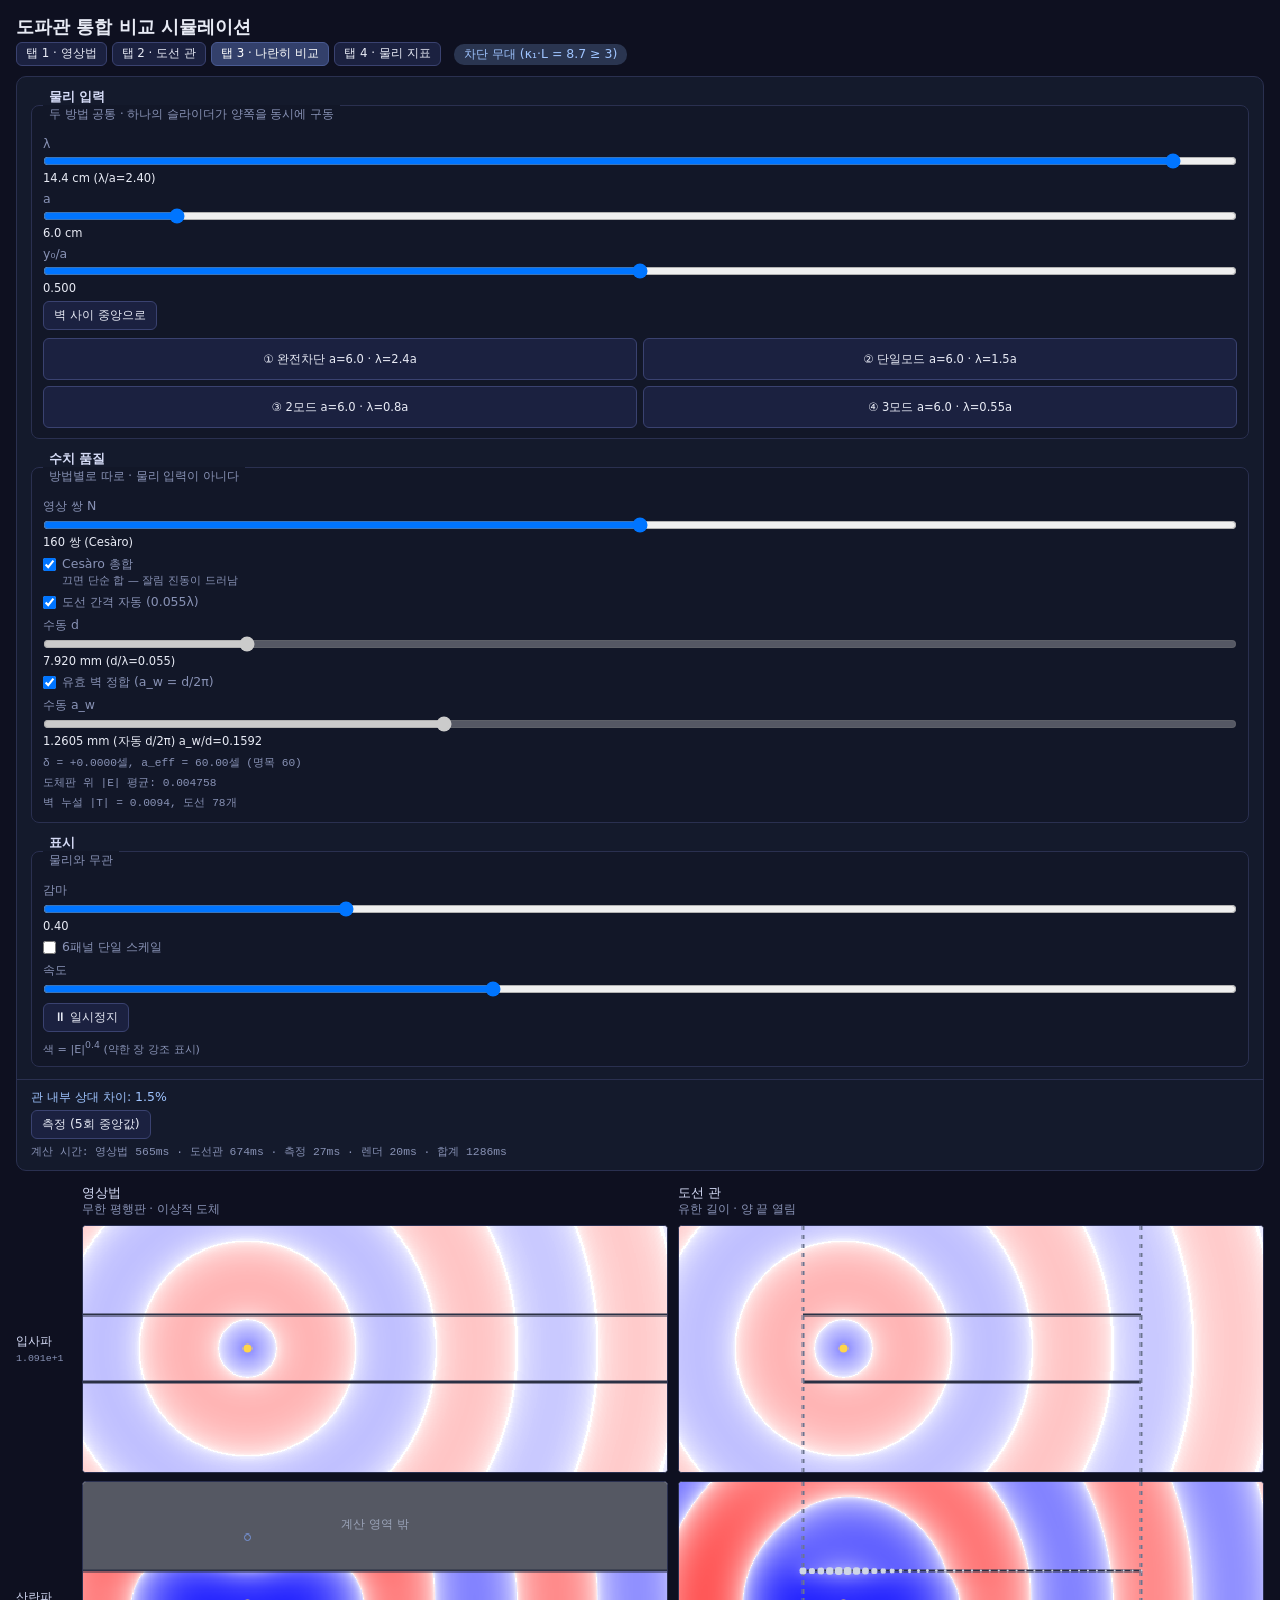
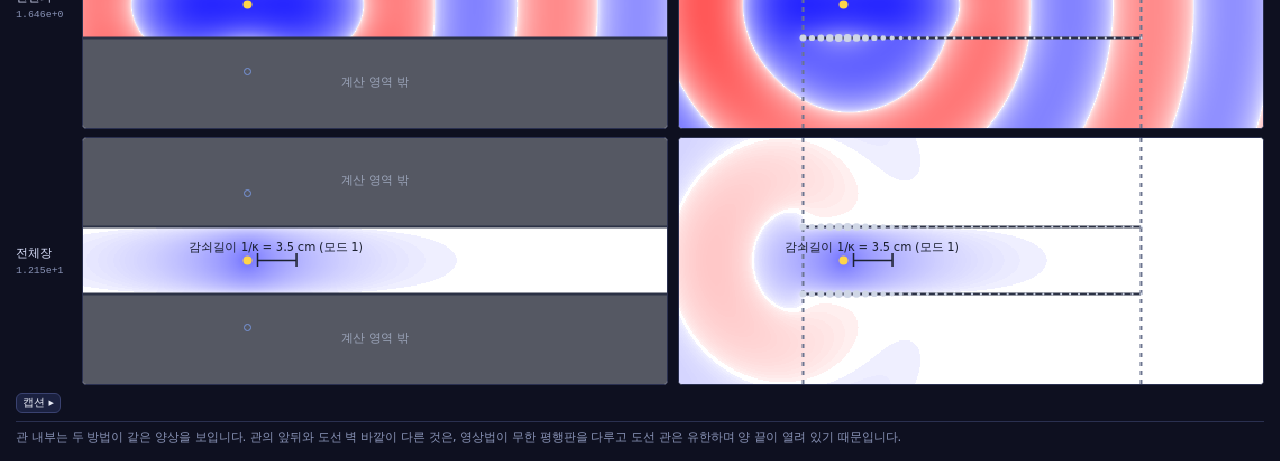
==== unified/index.html @ 37fb345f "탭 4 배치 수정 — (C)가 (B)를 덮던 문제. (B) 높이를 뷰포트 산술로 고정 증상: (C) 펼침 시 C-1·C-2 패널이 분산 곡선 위에 겹쳐 그려지고, 0선이 (C) 상" ====
<!DOCTYPE html>
<html lang="ko">
<head>
<meta charset="utf-8">
<title>도파관 통합 비교 — 영상법 · 도선 관</title>
<link rel="stylesheet" href="style.css">
</head>
<body>

<div class="page-head">
  <h1>도파관 통합 비교 시뮬레이션</h1>
  <!-- 탭 = 탭 3에서 열을 숨긴 것이다 (v1 §10-1). 슬라이더 상태는 탭을 넘어 유지된다. -->
  <p class="sub">
    <span class="tabs">
      <button class="tab" type="button" data-tab="1">탭 1 · 영상법</button>
      <button class="tab" type="button" data-tab="2">탭 2 · 도선 관</button>
      <button class="tab active" type="button" data-tab="3">탭 3 · 나란히 비교</button>
      <button class="tab" type="button" data-tab="4">탭 4 · 물리 지표</button>
    </span>
    <span id="stageBadge" class="badge"></span>
  </p>
</div>

<div class="app-main">

  <!-- ===== 좌 사이드바 — 컨트롤 3분할 (v1 §10-0) =====
       UI 정리가 아니라 "같은 입력"의 의미를 화면 구조로 말하는 장치다.
       세 그룹을 각각 독립된 박스로 유지한다. -->
  <div class="sidebar" id="sidebar">
    <div class="sidebar-scroll">

      <fieldset id="g-phys">
        <legend>물리 입력 <em>두 방법 공통 · 하나의 슬라이더가 양쪽을 동시에 구동</em></legend>
        <label>λ <input id="lambda" type="range" min="2.4" max="15.0" step="0.1" value="14.4"><b id="lambdaVal"></b></label>
        <label>a <input id="aGap" type="range" min="4.8" max="16.0" step="0.2" value="6.0"><b id="aVal"></b></label>
        <label>y₀/a <input id="y0" type="range" min="0.05" max="0.95" step="0.001" value="0.500"><b id="y0Val"></b></label>
        <button id="centerBtn" type="button">벽 사이 중앙으로</button>
        <div id="presets" class="presets"></div>
      </fieldset>

      <fieldset id="g-num">
        <legend>수치 품질 <em>방법별로 따로 · 물리 입력이 아니다</em></legend>
        <label>영상 쌍 N <input id="nImg" type="range" min="0" max="320" step="1" value="160"><b id="nVal"></b></label>
        <label class="chk"><input id="cesaro" type="checkbox" checked>
          <span>Cesàro 총합 <em>끄면 단순 합 — 잘림 진동이 드러남</em></span></label>
        <label class="chk"><input id="dAuto" type="checkbox" checked>
          <span>도선 간격 자동 (0.055λ)</span></label>
        <label>수동 d <input id="dMan" type="range" min="2" max="20" step="1" value="5" disabled><b id="dVal"></b></label>
        <label class="chk"><input id="awAuto" type="checkbox" checked>
          <span>유효 벽 정합 (a_w = d/2π)</span></label>
        <label>수동 a_w <input id="awMan" type="range" min="0.2" max="2.0" step="0.1" value="0.8" disabled><b id="awVal"></b></label>
        <label class="chk" id="scatAllRow" style="display:none"><input id="scatAll" type="checkbox">
          <span>전 영역 계산 <em>대조용 — 끄면 영상법 산란장·전체장을 벽 사이에서만 계산</em></span></label>
        <div class="readout" id="deltaVal"></div>
        <div class="readout" id="plateVal"></div>
        <div class="readout" id="wallTVal"></div>
        <div id="warnBox"></div>
      </fieldset>

      <fieldset id="g-disp">
        <legend>표시 <em>물리와 무관</em></legend>
        <label>감마 <input id="gamma" type="range" min="0.2" max="1.0" step="0.05" value="0.4"><b id="gammaVal"></b></label>
        <label class="chk"><input id="singleScale" type="checkbox"><span>6패널 단일 스케일</span></label>
        <label>속도 <input id="speed" type="range" min="0" max="0.4" step="0.01" value="0.15"></label>
        <button id="pauseBtn" type="button">⏸ 일시정지</button>
        <div class="caption">색 = |E|<sup>0.4</sup> (약한 장 강조 표시)</div>
      </fieldset>

    </div>

    <!-- 계시기 — 사이드바 하단 고정 (§10-2). 임시 계측이 아니라 영구 기능이다. -->
    <div class="sidebar-foot">
      <!-- 축소 경고는 ?debug=1 밖에 둔다. 평소에 축소된 화면을 모르고 보면 안 된다. -->
      <div id="scaleWarn" class="warn" style="display:none"></div>
      <div id="diffVal" class="diff"></div>
      <button id="measBtn" type="button">측정 (5회 중앙값)</button>
      <pre id="measOut" class="measout"></pre>
      <div id="timer" class="timer"></div>
      <div id="busy" class="busy" style="display:none">계산 중…</div>
    </div>
  </div>

  <!-- ===== 우 비교 그리드 3×2 ===== -->
  <div class="compare" id="compare">
    <div class="hcell"></div>
    <div class="hcell col-image" id="head-image">영상법 <em>무한 평행판 · 이상적 도체</em></div>
    <div class="hcell col-wire" id="head-wire">도선 관 <em>유한 길이 · 양 끝 열림</em></div>

    <div class="rlabel">입사파<span class="sc" id="scale-inc"></span></div>
    <div class="panel col-image"><canvas id="cv-inc-image"></canvas></div>
    <div class="panel col-wire"><canvas id="cv-inc-wire"></canvas></div>

    <div class="rlabel">산란파<span class="sc" id="scale-scat"></span></div>
    <div class="panel col-image"><canvas id="cv-scat-image"></canvas></div>
    <div class="panel col-wire"><canvas id="cv-scat-wire"></canvas></div>

    <div class="rlabel">전체장<span class="sc" id="scale-tot"></span></div>
    <div class="panel col-image"><canvas id="cv-tot-image"></canvas></div>
    <div class="panel col-wire"><canvas id="cv-tot-wire"></canvas></div>

    <!-- 캡션 행 — 열 단위. §8-3의 세 문구를 그대로 쓴다.
         기본 접힘: 정지 텍스트라 한 번 읽으면 되고, 세 캔버스 행이 함께 보이는 것이
         비교의 핵심이다. 펼치면 그만큼 캔버스가 작아진다(배치 제약 1 참조). -->
    <div class="rlabel"><button id="capBtn" class="capbtn" type="button">캡션 ▸</button></div>
    <div class="capcell col-image" id="cap-image">
      <p>영상 합은 벽 사이에서만 해를 재현합니다. 무한히 뻗은 도체판 바깥의 참값은 0이지만,
      유한 개의 영상 합은 그 0을 만들지 못합니다. 그래서 이 영역은 표시하지 않습니다.
      이 영역에 보이는 속 빈 원은 영상원의 위치입니다 — 장이 아니라 구성물입니다.</p>
    </div>
    <div class="capcell col-wire" id="cap-wire">
      <p><b>벽 바깥</b> — 도선 사이 틈으로 새어 나온 실재하는 장입니다. 이상적 도체판을 가정한
      영상법에는 대응물이 없어, 좌우 비교 대상이 아닙니다.</p>
      <p><b>관 앞뒤</b> — 도선 벽이 없는 자유공간입니다. 영상법은 이 위치에도 벽이 있으므로(무한 평행판),
      같은 자리라도 좌우 비교 대상이 아닙니다.</p>
    </div>
  </div>

  <!-- ===== 탭 4 — 물리 지표 (A) 표 + (B) 분산 곡선 ===== -->
  <div class="tab4" id="tab4" style="display:none">

    <div class="t4-table" id="t4table">
      <table id="metricTable">
        <thead><tr>
          <th>모드</th><th>결합</th><th>상태</th><th>Griffiths 이론</th>
          <th title="정확해를 같은 측정 코드로 잰 값. 100.0%가 아니면 측정 창·코드의 문제입니다">대조군(모드합)</th>
          <th>영상법</th><th>도선 관</th>
        </tr></thead>
        <tbody id="metricBody"></tbody>
      </table>
      <div class="t4-note" id="winNote"></div>
      <p class="capcell">전파 영역에서는 진행 파수 k_z를, 차단 영역에서는 감쇠율 κ를 재어 Griffiths
      닫힌 해와 비교합니다. 두 방법이 서로 비슷한 것이 아니라, 각각이 같은
      정확해로 수렴하는 것을 봅니다.</p>
    </div>

    <div class="t4-chart" id="t4chart">
      <div class="t4-chartbox"><canvas id="cvDisp"></canvas><div id="ptTip" class="pttip"></div></div>
      <div class="t4-chartfoot">
        <button id="clearPts" type="button">측정점 지우기</button>
        <span class="t4-note" id="ptInfo"></span>
      </div>
      <p class="capcell">k_z와 κ는 같은 양의 두 얼굴입니다 — k_z² = k² − k_c²가 양수면 진행 파수,
      음수면 그 크기가 감쇠율입니다. 파장이 길어질수록 모드가 3 → 2 → 1 순서로
      축 아래로 내려가고, 모두 내려간 뒤가 완전 차단입니다.</p>
    </div>

    <!-- (C) 수렴 스캔 — 접이식, 기본 접힘. 두 패널이 서로 다른 발견을 보인다.
         OFF·단순 곡선이 결과이고, ON·Cesàro 는 100%에 평평하다. 대비가 내용이다. -->
    <div class="t4-scan folded" id="t4scan">
      <div class="t4-scanhead" id="t4scanhead">
        <button id="scanFold" type="button">(C) 수렴 스캔 ▸</button>
        <button id="scanRun" type="button">스캔 실행</button>
        <button id="scanClear" type="button">지우기</button>
        <span class="t4-note" id="scanInfo"></span>
      </div>
      <div class="t4-scanbody">
        <div class="t4-scangrid">

          <div>
            <div class="t4-scanbox"><canvas id="cvScanN"></canvas><div id="tipScanN" class="pttip"></div></div>
            <p class="capcell">경계조건 만족도(도체판 위 |E| 평균)는 두 방식 모두 N과 함께 단조로
            좋아집니다. 그런데 관 내부의 감쇠율은 단순 합에서 진동합니다 — 벽에서
            잘 맞는 것이 관 안에서 잘 맞는 것을 보장하지 않습니다. 차단 영역의
            영상 급수는 크기가 느리게 줄고 부호가 번갈아 바뀌는 진동 급수여서,
            부분합이 극한을 지나쳐 왕복합니다. Cesàro 총합(부분합의 평균)은 같은
            극한을 주면서 이 왕복을 없앱니다.</p>
          </div>

          <div>
            <div class="t4-scanbox"><canvas id="cvScanD"></canvas><div id="tipScanD" class="pttip"></div></div>
            <p class="capcell">도선 격자는 연속 도체판과 달리, 반사면이 명목 위치에서 δ = (d/2π)·ln(d/2πa_w)
            만큼 어긋납니다. 그래서 같은 폭 a로 만든 도선 관은 실효적으로 a + 2δ 폭의
            도파관처럼 행동합니다. 점선이 이 예측이고, 측정점이 그 위에 놓입니다.
            a_w = d/2π 로 두면 δ = 0 이 되어 유효 벽이 명목 벽과 일치합니다.</p>
          </div>

        </div>
      </div>
    </div>

  </div>

</div>

<p class="footcap" id="footcap">관 내부는 두 방법이 같은 양상을 보입니다. 관의 앞뒤와 도선 벽 바깥이 다른 것은,
영상법이 무한 평행판을 다루고 도선 관은 유한하며 양 끝이 열려 있기 때문입니다.</p>

<!-- 진단 패널은 문서 흐름 밖에 둔다. 흐름 안에 있으면 세로 198px를 먹고,
     배치가 컬럼 폭을 행 높이에서 역산하므로 그 손실이 가로로 증폭된다
     — 진단 도구가 진단 대상을 바꾸게 된다. -->
<div id="debugbox" class="folded" style="display:none">
  <button id="dbgBtn" type="button">?debug=1 ▸</button>
  <pre id="debugout"></pre>
</div>

<!-- ===== 네임스페이스 격리 (v1 §3) — 이 순서를 정확히 이대로 쓴다 ===== -->
<script>window.WG = {};</script>

<script src="../image-source/hankel.js"></script>
<script src="../image-source/images.js"></script>
<script src="../image-source/physics.js"></script>
<script src="../image-source/field.js"></script>
<script>window.IMG = window.WG; window.WG = {};</script>

<script src="../line-wire/core.js"></script>
<script src="../line-wire/hankel.js"></script>
<script src="../line-wire/field.js"></script>
<script src="../line-wire/higher-order/modes.js"></script>
<script>window.WIRE = window.WG; window.WG = null;</script>

<!-- window.WG = null 은 이후 코드가 실수로 전역 WG를 참조하면 즉시 터지게 하려는 것이다.
     의도된 동작이므로 되살리지 말 것. (v1 §3) -->

<script src="geometry.js"></script>
<script src="measure.js"></script>
<script src="adapters.js"></script>
<script src="render-unified.js"></script>
<script src="ui.js"></script>

</body>
</html>
---- unified/style.css ----
/* 골격은 line-wire/higher-order/style.css 를 그대로 옮긴 것이다.
   body flex column + overflow hidden / .app-main flex / 사이드바 고정폭 / 오른쪽 flex:1 */
:root { --bg:#0e1020; --fg:#e8ebf5; --mut:#8892b5; --line:#2a3050; --card:#141a2c; }
* { box-sizing:border-box; }
html, body { height:100%; }
body { margin:0; padding:14px 16px; background:var(--bg); color:var(--fg);
  font-family:"Malgun Gothic","맑은 고딕","Segoe UI",system-ui,sans-serif;
  display:flex; flex-direction:column; overflow:hidden; }

/* ---- 머리 (70px 예산) ---- */
.page-head { flex:0 0 auto; }
h1 { font-size:1.15rem; margin:0 0 3px; font-weight:600; }
.sub { color:var(--mut); font-size:0.85rem; margin:0 0 10px; }
/* 탭 — 최소 형태. 탭 3에서 열을 숨긴 것이라 새 화면이 아니다 (v1 §10-1). */
.tabs { display:inline-flex; gap:5px; margin-right:9px; vertical-align:middle; }
.tab { font-size:0.74rem; padding:3px 9px; }
.tab.active { background:#33406b; border-color:#4a5b93; color:#fff; }
.tab:disabled { opacity:0.4; cursor:default; }
.tab:disabled:hover { background:#1b2140; }

/* 단일 열 탭 — 숨긴 열은 그리드에서 빠지고 컬럼 폭이 그만큼 커진다 (스냅 규칙 동일) */
.compare.only-image .col-wire,
.compare.only-wire  .col-image { display:none; }

.badge { display:inline-block; padding:2px 10px; border-radius:10px; font-size:0.78rem; }
.badge.cutoff { background:#2a3550; color:#9fc4ff; }
.badge.prop   { background:#2f3a2c; color:#a8d99a; }

/* ---- 본문: 좌 사이드바 + 우 그리드 ---- */
.app-main { flex:1 1 auto; min-height:0; display:flex; gap:14px; }

/* 사이드바 — 남는 가로 폭을 전부 흡수한다. 내부만 스크롤, 계시기는 하단 고정. */
.sidebar { flex:1 1 auto; min-width:340px; display:flex; flex-direction:column;
  background:var(--card); border:1px solid var(--line); border-radius:10px; }
.sidebar-scroll { flex:1 1 auto; min-height:0; overflow-y:auto; padding:12px 14px;
  display:grid; grid-template-columns:1fr; gap:12px; align-content:start; }
.sidebar-foot { flex:0 0 auto; border-top:1px solid var(--line); padding:9px 14px; }

/* 사이드바가 넓어지면 2열. 세 그룹의 박스·머리글·부제는 그대로 유지한다 (§10-0).
   좁아지면 자동으로 1열로 돌아간다. */
.sidebar.wide .sidebar-scroll { grid-template-columns:1fr 1fr; }
.sidebar.wide #g-phys { grid-column:1; grid-row:1; }
.sidebar.wide #g-disp { grid-column:1; grid-row:2; }
.sidebar.wide #g-num  { grid-column:2; grid-row:1 / span 2; }

/* 컨트롤 3분할 — §10-0. UI 정리가 아니라 '같은 입력'의 의미를 화면 구조로 말하는 장치다.
   세로로 쌓되 세 그룹을 각각 독립된 박스로 유지한다. 평평한 목록으로 뭉개지 말 것. */
fieldset { border:1px solid var(--line); border-radius:8px; padding:8px 11px 10px;
  margin:0; background:#121728; align-self:start; }
legend { font-size:0.8rem; color:#d6dcf7; padding:0 6px; font-weight:600; }
legend em { color:var(--mut); font-style:normal; font-size:0.72rem; font-weight:400; display:block;
  padding-top:1px; }
label { display:block; font-size:0.78rem; margin:6px 0; color:var(--mut); }
label input[type=range] { width:100%; display:block; margin:2px 0 1px; }
label b { font-weight:500; color:var(--fg); font-size:0.72rem; }
label.chk { display:flex; align-items:flex-start; gap:6px; }
label.chk input { width:auto; margin:2px 0 0; flex:0 0 auto; }
label.chk em { color:var(--mut); font-style:normal; font-size:0.7rem; display:block; }
button { background:#1b2140; color:var(--fg); border:1px solid #3a4270;
  border-radius:6px; padding:5px 10px; cursor:pointer; font-size:0.78rem; font-family:inherit; }
button:hover { background:#252d54; }
.presets { display:grid; grid-template-columns:1fr 1fr; gap:6px; margin-top:8px; }
.preset { white-space:normal; min-height:42px; line-height:1.3; font-size:0.72rem;
  display:flex; align-items:center; justify-content:center; text-align:center; }
.preset.active { background:#33406b; border-color:#4a5b93; }
.readout { font-size:0.7rem; color:var(--mut); margin-top:4px;
  font-family:Consolas,"D2Coding",monospace; line-height:1.45; }
.caption { font-size:0.7rem; color:var(--mut); margin-top:7px; }
.warn { font-size:0.7rem; margin-top:5px; padding:4px 7px; border-radius:4px;
  background:#3a2a2a; color:#ffb3b3; line-height:1.4; }
.timer { font-size:0.71rem; color:var(--mut); font-family:Consolas,"D2Coding",monospace; line-height:1.5; }
.busy { font-size:0.72rem; color:#ffd54a; margin-top:3px; }
.diff { font-size:0.78rem; color:#9fc4ff; margin-bottom:4px; }
#measBtn { margin-bottom:5px; }
.measout { font-size:0.68rem; line-height:1.5; color:#cfd6e6; padding:6px 8px; margin:0 0 5px;
  background:#10152a; border:1px solid var(--line); border-radius:5px; min-height:0; }
.measout:empty { display:none; }

/* ---- 오른쪽 비교 그리드 ----
   폭은 ui.js:layout()이 행 높이에서 역산해 픽셀로 지정한다.
     행 높이 = (가용 높이 − 열머리 − 캡션 − 간격) / 3
     컬럼 폭 = 행 높이 × (520/220)
   컨테이너가 캔버스 비율과 정확히 같아지므로 object-fit(레터박스)이 필요 없다.
   캔버스 백킹은 520×220 그대로, CSS 표시 크기만 바뀐다. */
.compare { flex:0 0 auto; display:grid;
  grid-template-columns:56px 1fr 1fr;
  grid-template-rows:auto 1fr 1fr 1fr auto;
  gap:8px 10px; }
.hcell { font-size:0.8rem; color:#d6dcf7; align-self:end; line-height:1.3; }
.hcell em { color:var(--mut); font-style:normal; font-size:0.72rem; display:block; }
.rlabel { font-size:0.78rem; color:#d6dcf7; align-self:center; line-height:1.35; }
.rlabel .sc { display:block; font-size:0.62rem; color:var(--mut);
  font-family:Consolas,monospace; margin-top:2px; word-break:break-all; }
.panel { min-height:0; min-width:0; display:flex; position:relative; }

/* 캔버스 라벨 — 원본 render.js:updateOverlays 방식. 문서 좌표에 있어 캔버스 CSS
   배율과 무관하게 선명하다. 폰트 크기는 여기서만 정하고 캔버스 크기에 연동하지 않는다. */
.cv-label { position:absolute; transform:translate(-50%,-50%); font-size:0.72rem;
  pointer-events:none; white-space:nowrap; line-height:1; }
.cv-label.mask  { color:#9aa3b8; }                      /* 불투명 마스크 위 */
.cv-label.ruler { color:#1b2030; font-weight:500; }     /* 흰 장 배경 위 */
.panel canvas { width:100%; height:100%; display:block;
  image-rendering:pixelated; background:#fff;
  border:1px solid var(--line); border-radius:4px; }
/* 축소가 불가피할 때만 layout()이 켠다. 최근접은 축소 구간에서 소스 행을 버려
   단일 행인 1px 벽선을 통째로 지운다 — 흐릿하더라도 남기는 쪽이 정직하다. */
.compare.smooth .panel canvas { image-rendering:auto; }
.capcell { font-size:0.68rem; line-height:1.45; color:#7e879e; }
.capcell p { margin:0 0 4px; }
.capcell p:last-child { margin-bottom:0; }
/* 캡션 접기 — 캡션 높이는 layout() 예산 밖이다. 펼치면 그리드 크기가 변하지 않고
   페이지가 아래로 스크롤된다 (배율 1.000 · pixelated 유지 · 좌우 열 대응 유지). */
.capbtn { font-size:0.68rem; padding:2px 6px; }
.compare.capfold .capcell { display:none; }
body.capopen { height:auto; min-height:100%; overflow-y:auto; }
body.capopen .sidebar-scroll { overflow:visible; }

/* ---- 탭 4 — (A) 지표 표 + (B) 분산 곡선 ----
   (B)는 선 그래프라 필드 캔버스가 아니다. 백킹 520×220 고정·정수 스냅을 쓰지 않고
   원본 script.js:fitGraph 방식(표시 크기 × DPR)에 image-rendering:auto 를 쓴다. */
/* scrollbar-gutter: (C)를 펼칠 때 스크롤바가 새로 생기면 (A) 표의 폭이 줄고 텍스트가
   한 줄 더 접혀 예산이 달라진다 → (B)가 16px 줄었다. 여백을 항상 확보해 끊는다. */
.tab4 { flex:1 1 auto; min-width:0; display:flex; flex-direction:column; gap:10px;
  overflow-y:auto; scrollbar-gutter:stable; }
.t4-table { flex:0 0 auto; }
#metricTable { border-collapse:collapse; width:100%; font-size:0.76rem; }
#metricTable th, #metricTable td { border:1px solid var(--line); padding:5px 9px; text-align:left;
  white-space:nowrap; }
#metricTable th { background:#161c30; color:#d6dcf7; font-weight:600; }
#metricTable td { font-family:Consolas,"D2Coding",monospace; }
#metricTable td.mode { font-family:inherit; color:#d6dcf7; }
#metricTable td.dim  { color:#5d6685; }          /* 대조군 100.0% = 정상 → 흐리게 */
#metricTable td.hi   { color:#e8ebf5; font-weight:600; }
#metricTable td.bad  { background:#3a2a2a; color:#ffb3b3; }   /* 오차 5% 초과 (v1 §10-4) */
#metricTable td.na   { color:#8892b5; font-family:inherit; }
.t4-note { font-size:0.7rem; color:var(--mut); margin-top:5px; }
/* (B)의 높이는 layout()이 뷰포트 산술로 픽셀 지정한다. flex:1 1 auto 로 두면
   (C)를 펼쳤을 때 이 상자가 자기 자식(캔버스)보다 작게 줄어들어 캔버스가 밖으로
   넘치고 (C)가 그 위에 그려진다 — 0선 아래(κ 분기)가 통째로 가려진 원인이었다.
   (B)는 이 탭의 결론이고 축 위아래가 다 보여야 하므로 줄이지 않는다. */
.t4-chart { flex:0 0 auto; display:flex; flex-direction:column; }
.t4-chartbox { flex:1 1 auto; min-height:0; position:relative; }
.t4-chartbox canvas { width:100%; height:100%; display:block; image-rendering:auto;
  background:#10152a; border:1px solid var(--line); border-radius:6px; }
.t4-chartfoot { flex:0 0 auto; display:flex; align-items:center; gap:10px; margin-top:6px; }
/* (C) 수렴 스캔 — 접이식, 기본 접힘 */
.t4-scan { flex:0 0 auto; border-top:1px solid var(--line); }
/* 머리글은 sticky — (C)를 스크롤해도 상단에 붙어 있어 언제나 접을 수 있다.
   [스캔 실행]·[지우기] 도 같은 줄에 두어 함께 보인다. */
.t4-scanhead { position:sticky; top:0; z-index:6; background:var(--bg);
  display:flex; align-items:center; gap:8px; padding:8px 0 6px; }
.t4-scan.folded .t4-scanbody { display:none; }
.t4-scangrid { display:grid; grid-template-columns:1fr 1fr; gap:12px; margin-top:8px; }
.t4-scanbox { height:250px; position:relative; }
.t4-scanbox canvas { width:100%; height:100%; display:block; image-rendering:auto;
  background:#10152a; border:1px solid var(--line); border-radius:6px; }
@media (max-width:1100px){ .t4-scangrid { grid-template-columns:1fr; } }

.pttip { position:absolute; display:none; pointer-events:none; z-index:5;
  background:#1b2140; border:1px solid #3a4270; border-radius:5px; padding:4px 8px;
  font-size:0.68rem; color:var(--fg); white-space:nowrap; transform:translate(-50%,-130%); }

.footcap { flex:0 0 auto; margin:8px 0 0; font-size:0.74rem; line-height:1.5; color:var(--mut);
  border-top:1px solid var(--line); padding-top:7px; }

/* (c) 세로 압축 — 캔버스가 백킹보다 작아질 때만 layout()이 켠다. 문구는 그대로 두고 여백만 줄인다. */
body.tight { padding-top:8px; padding-bottom:8px; }
body.tight h1 { font-size:1.02rem; margin-bottom:1px; }
body.tight .sub { margin-bottom:5px; }
body.tight .footcap { margin-top:5px; padding-top:5px; line-height:1.4; }

/* 진단 패널 — 문서 흐름 밖(고정 오버레이). 펼쳐도 배치에 영향을 주지 않는다. */
#debugbox { position:fixed; right:10px; bottom:10px; z-index:50;
  width:min(780px, 48vw); max-height:64vh; overflow:auto;
  background:rgba(16,21,42,0.97); border:1px solid var(--line); border-radius:8px;
  padding:6px 8px; box-shadow:0 6px 20px rgba(0,0,0,0.45); }
#debugbox.folded { width:auto; max-height:none; overflow:visible; }
#debugbox.folded pre { display:none; }
#dbgBtn { font-size:0.7rem; padding:3px 8px; }
pre { background:#10152a; border:1px solid var(--line); border-radius:6px;
  padding:9px 11px; font-size:0.68rem; line-height:1.5; margin:0;
  font-family:Consolas,"D2Coding",monospace; white-space:pre-wrap; overflow-x:auto; }
pre.pass { border-color:#2f6b45; }
pre.fail { border-color:#7d3340; }

/* 반응형: 1366px 이하면 사이드바 위 · 그리드 아래 세로 배치로 복귀 (원본과 같은 폴백) */
@media (max-width:1365px){
  body { overflow:auto; height:auto; }
  .app-main { flex-direction:column; }
  .sidebar { flex:0 0 auto; width:auto; min-width:0; }
  .sidebar-scroll { overflow:visible; }
  .compare { flex:1 1 auto; width:auto !important;
    grid-template-columns:56px 1fr 1fr !important;
    grid-template-rows:auto auto auto auto auto !important; }
  .panel canvas { height:auto; aspect-ratio:520/220; }
}
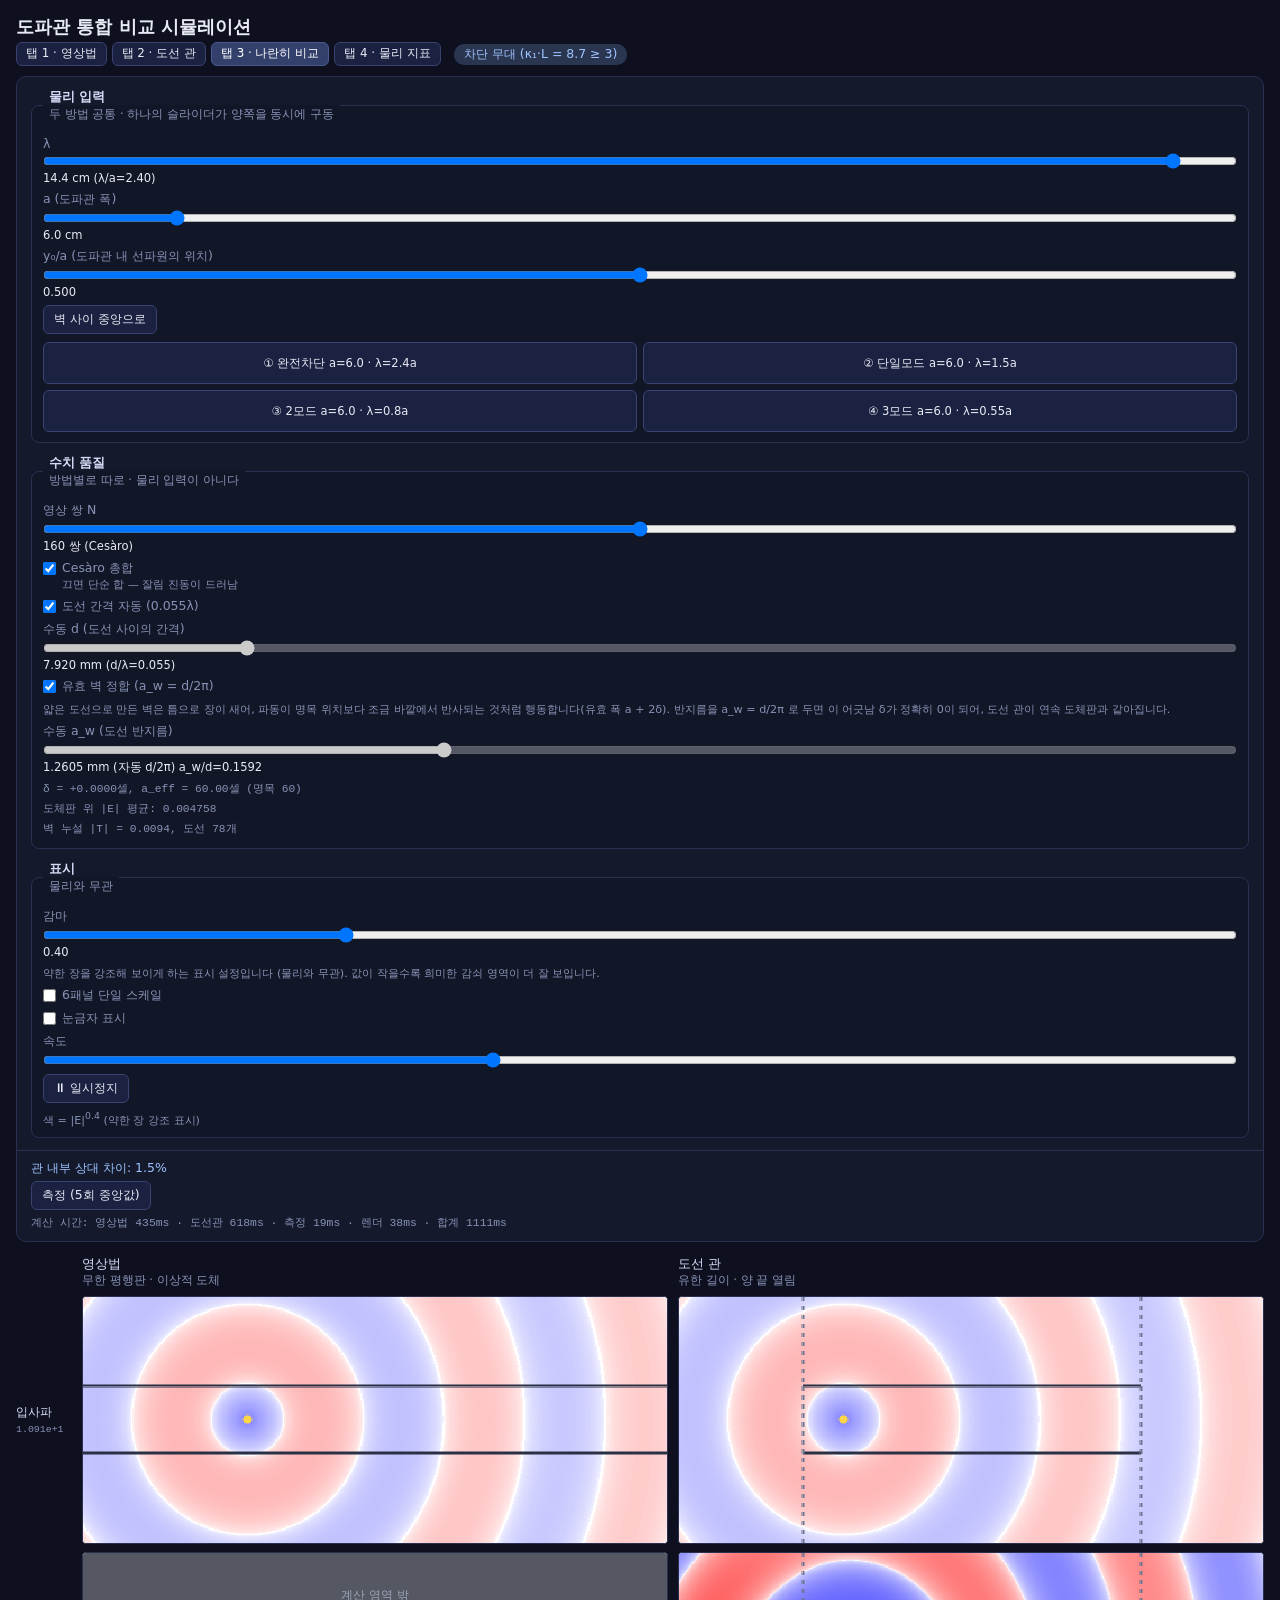
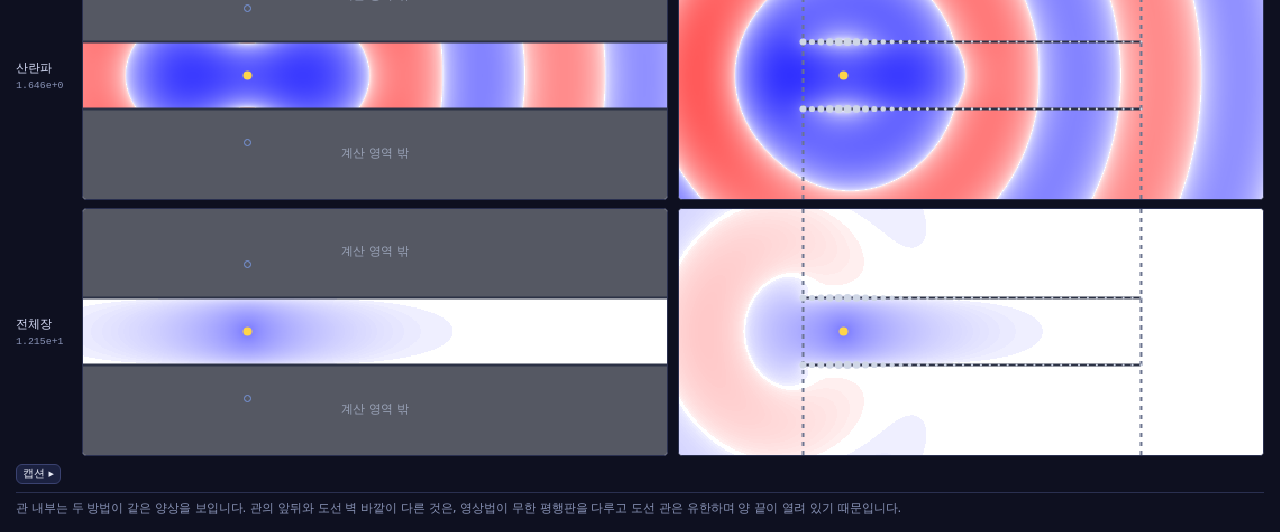
==== commit de9fe11b: "묶음 A — 라벨·설명·컨트롤 정리 (레이아웃 무변경) A-1  탭별 컨트롤 활성/비활성 (ui.js:syncTabControls)      탭 1: 도선 관 컨트롤 disable" ====
--- a/unified/index.html
+++ b/unified/index.html
@@ -32,23 +32,35 @@
       <fieldset id="g-phys">
         <legend>물리 입력 <em>두 방법 공통 · 하나의 슬라이더가 양쪽을 동시에 구동</em></legend>
         <label>λ <input id="lambda" type="range" min="2.4" max="15.0" step="0.1" value="14.4"><b id="lambdaVal"></b></label>
-        <label>a <input id="aGap" type="range" min="4.8" max="16.0" step="0.2" value="6.0"><b id="aVal"></b></label>
-        <label>y₀/a <input id="y0" type="range" min="0.05" max="0.95" step="0.001" value="0.500"><b id="y0Val"></b></label>
+        <label>a (도파관 폭) <input id="aGap" type="range" min="4.8" max="16.0" step="0.2" value="6.0"><b id="aVal"></b></label>
+        <label>y₀/a (도파관 내 선파원의 위치) <input id="y0" type="range" min="0.05" max="0.95" step="0.001" value="0.500"><b id="y0Val"></b></label>
         <button id="centerBtn" type="button">벽 사이 중앙으로</button>
         <div id="presets" class="presets"></div>
       </fieldset>
 
       <fieldset id="g-num">
         <legend>수치 품질 <em>방법별로 따로 · 물리 입력이 아니다</em></legend>
-        <label>영상 쌍 N <input id="nImg" type="range" min="0" max="320" step="1" value="160"><b id="nVal"></b></label>
-        <label class="chk"><input id="cesaro" type="checkbox" checked>
-          <span>Cesàro 총합 <em>끄면 단순 합 — 잘림 진동이 드러남</em></span></label>
-        <label class="chk"><input id="dAuto" type="checkbox" checked>
-          <span>도선 간격 자동 (0.055λ)</span></label>
-        <label>수동 d <input id="dMan" type="range" min="2" max="20" step="1" value="5" disabled><b id="dVal"></b></label>
-        <label class="chk"><input id="awAuto" type="checkbox" checked>
-          <span>유효 벽 정합 (a_w = d/2π)</span></label>
-        <label>수동 a_w <input id="awMan" type="range" min="0.2" max="2.0" step="0.1" value="0.8" disabled><b id="awVal"></b></label>
+        <!-- 방법별 묶음 — 탭 1·2에서 해당 없는 쪽을 통째로 비활성·흐리게 한다 (ui.js:syncTabControls).
+             계산은 두 Scene 모두 항상 돈다 (v1 §10-0) — 거르는 것은 표시뿐이다. -->
+        <div class="grp" id="grp-image">
+          <label>영상 쌍 N <input id="nImg" type="range" min="0" max="320" step="1" value="160"><b id="nVal"></b></label>
+          <label class="chk"><input id="cesaro" type="checkbox" checked>
+            <span>Cesàro 총합 <em>끄면 단순 합 — 잘림 진동이 드러남</em></span></label>
+          <div class="hint" id="noteImgOnly" style="display:none">영상법 전용 — 탭 1·3·4에서 조절</div>
+        </div>
+
+        <div class="grp" id="grp-wire">
+          <label class="chk"><input id="dAuto" type="checkbox" checked>
+            <span>도선 간격 자동 (0.055λ)</span></label>
+          <label>수동 d (도선 사이의 간격) <input id="dMan" type="range" min="2" max="20" step="1" value="5" disabled><b id="dVal"></b></label>
+          <label class="chk"><input id="awAuto" type="checkbox" checked>
+            <span>유효 벽 정합 (a_w = d/2π)</span></label>
+          <div class="caption">얇은 도선으로 만든 벽은 틈으로 장이 새어, 파동이 명목 위치보다 조금 바깥에서
+          반사되는 것처럼 행동합니다(유효 폭 a + 2δ). 반지름을 a_w = d/2π 로 두면
+          이 어긋남 δ가 정확히 0이 되어, 도선 관이 연속 도체판과 같아집니다.</div>
+          <label>수동 a_w (도선 반지름) <input id="awMan" type="range" min="0.2" max="2.0" step="0.1" value="0.8" disabled><b id="awVal"></b></label>
+          <div class="hint" id="noteWireOnly" style="display:none">도선 관 전용 — 탭 2·3·4에서 조절</div>
+        </div>
         <label class="chk" id="scatAllRow" style="display:none"><input id="scatAll" type="checkbox">
           <span>전 영역 계산 <em>대조용 — 끄면 영상법 산란장·전체장을 벽 사이에서만 계산</em></span></label>
         <div class="readout" id="deltaVal"></div>
@@ -60,7 +72,11 @@
       <fieldset id="g-disp">
         <legend>표시 <em>물리와 무관</em></legend>
         <label>감마 <input id="gamma" type="range" min="0.2" max="1.0" step="0.05" value="0.4"><b id="gammaVal"></b></label>
+        <div class="caption">약한 장을 강조해 보이게 하는 표시 설정입니다 (물리와 무관).
+        값이 작을수록 희미한 감쇠 영역이 더 잘 보입니다.</div>
         <label class="chk"><input id="singleScale" type="checkbox"><span>6패널 단일 스케일</span></label>
+        <!-- 눈금자 — 기본 꺼짐. 계산(rulerSpec)은 늘 돌고 표시만 거른다 (A-8). -->
+        <label class="chk"><input id="rulerOn" type="checkbox"><span>눈금자 표시</span></label>
         <label>속도 <input id="speed" type="range" min="0" max="0.4" step="0.01" value="0.15"></label>
         <button id="pauseBtn" type="button">⏸ 일시정지</button>
         <div class="caption">색 = |E|<sup>0.4</sup> (약한 장 강조 표시)</div>
--- a/unified/style.css
+++ b/unified/style.css
@@ -66,6 +66,10 @@
 .readout { font-size:0.7rem; color:var(--mut); margin-top:4px;
   font-family:Consolas,"D2Coding",monospace; line-height:1.45; }
 .caption { font-size:0.7rem; color:var(--mut); margin-top:7px; }
+/* 방법별 묶음 — 해당 없는 탭에서 컨트롤을 흐리게. disabled 와 짝을 이룬다 (ui.js:syncTabControls).
+   흐리게 하는 대상은 label 뿐이다 — .hint 는 '왜 꺼졌는지'를 말하므로 또렷해야 한다. */
+.grp.off label, .grp.off .caption { opacity:0.42; }
+.hint { font-size:0.69rem; color:#9fc4ff; margin-top:6px; line-height:1.4; }
 .warn { font-size:0.7rem; margin-top:5px; padding:4px 7px; border-radius:4px;
   background:#3a2a2a; color:#ffb3b3; line-height:1.4; }
 .timer { font-size:0.71rem; color:var(--mut); font-family:Consolas,"D2Coding",monospace; line-height:1.5; }
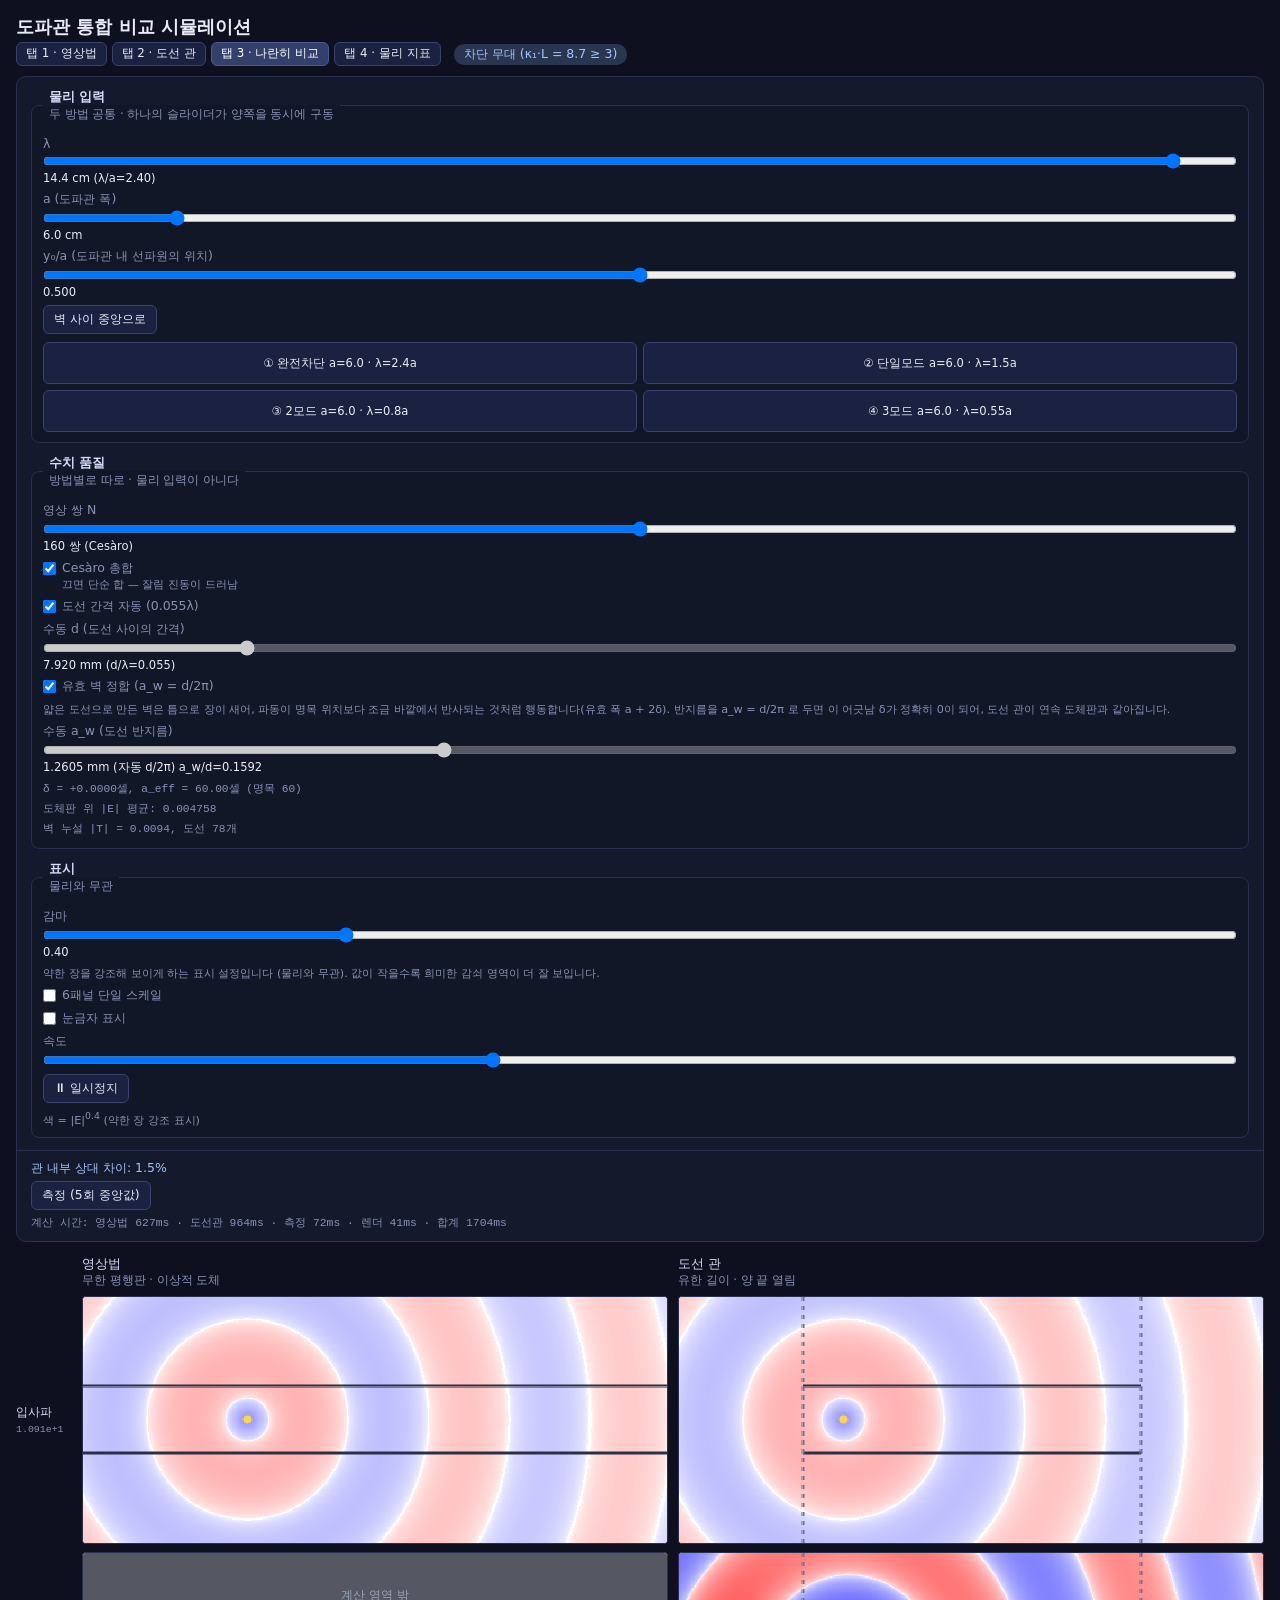
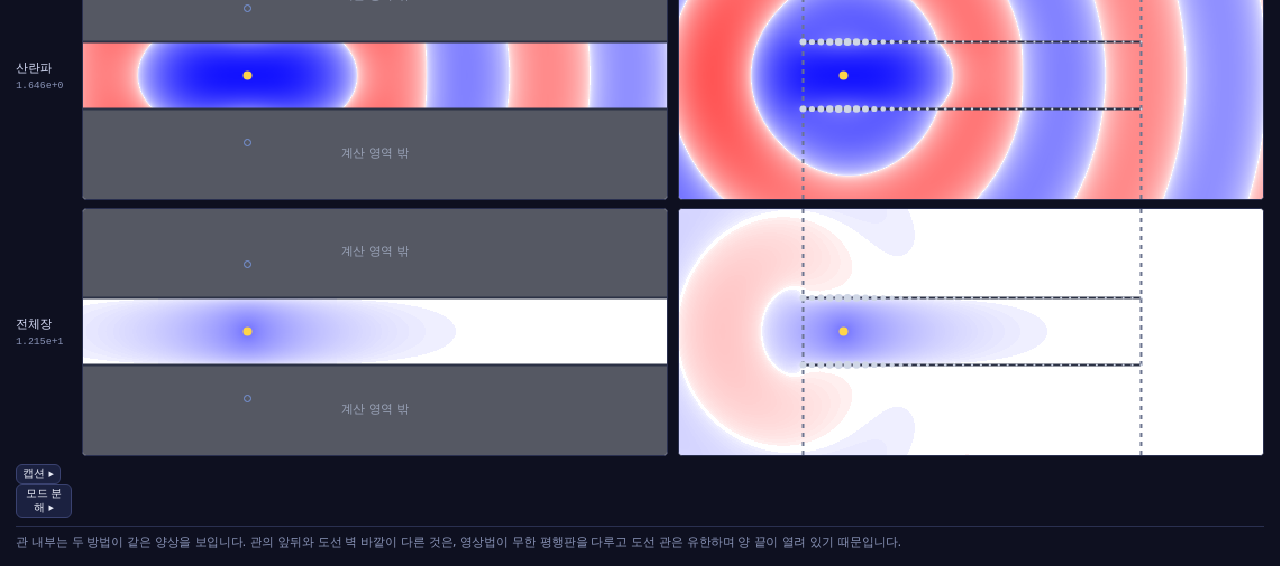
==== commit 6c207f42: "묶음 B (탭 3) — 모드 분해 그래프. 접이식, 세로 예산 밖 전체장 아래에 |cₙ(z)| 로그 곡선(모드 1·2·3)을 추가한다. 원본 line-wire/higher-orde" ====
--- a/unified/index.html
+++ b/unified/index.html
@@ -114,10 +114,24 @@
     <div class="panel col-image"><canvas id="cv-tot-image"></canvas></div>
     <div class="panel col-wire"><canvas id="cv-tot-wire"></canvas></div>
 
+    <!-- 모드 분해 (묶음 B) — 접이식, 기본 접힘. (C) 수렴 스캔과 같은 패턴이다.
+         세로 예산에 넣지 않는다 (§10-1-2 순환 방지) — 높이가 고정 상수 MODE_H 이고,
+         펼치면 그리드 크기가 아니라 body 가 아래로 스크롤된다. 캡션과 같은 취급이다.
+         필드 캔버스가 아니므로 정수 스냅·pixelated 를 적용하지 않는다 (fitModeCv). -->
+    <div class="rlabel" id="mode-label">모드 분해<span class="sc">|cₙ(z)| 로그</span></div>
+    <div class="mpanel col-image" id="mode-cell-image"><canvas id="cv-mode-image"></canvas></div>
+    <div class="mpanel col-wire" id="mode-cell-wire"><canvas id="cv-mode-wire"></canvas></div>
+
     <!-- 캡션 행 — 열 단위. §8-3의 세 문구를 그대로 쓴다.
          기본 접힘: 정지 텍스트라 한 번 읽으면 되고, 세 캔버스 행이 함께 보이는 것이
          비교의 핵심이다. 펼치면 그만큼 캔버스가 작아진다(배치 제약 1 참조). -->
-    <div class="rlabel"><button id="capBtn" class="capbtn" type="button">캡션 ▸</button></div>
+    <!-- 두 토글을 한 칸에 둔다. 별도 머리글 행을 만들면 접힌 기본 상태에서 32px 를
+         더 먹는데, 탭 3의 세로 여유는 17px 뿐이고 body 는 overflow:hidden 이라
+         캡션 버튼이 잘린다. '접힘 = 현행과 동일'을 지키는 쪽을 택했다. -->
+    <div class="rlabel">
+      <button id="capBtn" class="capbtn" type="button">캡션 ▸</button>
+      <button id="modeBtn" class="capbtn" type="button">모드 분해 ▸</button>
+    </div>
     <div class="capcell col-image" id="cap-image">
       <p>영상 합은 벽 사이에서만 해를 재현합니다. 무한히 뻗은 도체판 바깥의 참값은 0이지만,
       유한 개의 영상 합은 그 0을 만들지 못합니다. 그래서 이 영역은 표시하지 않습니다.
--- a/unified/style.css
+++ b/unified/style.css
@@ -109,6 +109,20 @@
 /* 축소가 불가피할 때만 layout()이 켠다. 최근접은 축소 구간에서 소스 행을 버려
    단일 행인 1px 벽선을 통째로 지운다 — 흐릿하더라도 남기는 쪽이 정직하다. */
 .compare.smooth .panel canvas { image-rendering:auto; }
+/* 모드 분해 패널 (묶음 B) — 필드 캔버스와 규칙이 다르다.
+   선 그래프는 표시크기×DPR 백킹이라야 선명하다. pixelated 도 흰 배경도 쓰지 않는다.
+   .compare.smooth 의 image-rendering 전환 대상도 아니다 (.panel canvas 에만 걸린다). */
+.mpanel { min-height:0; min-width:0; display:flex; position:relative; }
+.mpanel canvas { width:100%; height:100%; display:block;
+  background:#0e1326; border:1px solid var(--line); border-radius:4px; }
+/* 접이식, 기본 접힘 — (C) 수렴 스캔과 같은 패턴. 접힌 상태는 도입 전과 완전히 같다.
+   펼치면 그리드(세 캔버스 행)는 그대로이고 body 가 아래로 스크롤된다 = 배율 1.000 유지. */
+.compare.modefold #mode-label, .compare.modefold .mpanel { display:none; }
+/* 행 라벨은 sticky — 그래프까지 스크롤해 내려가도 무엇을 보고 있는지 붙어 있다. */
+#mode-label { position:sticky; top:0; z-index:6; background:var(--bg); align-self:start;
+  padding-top:2px; }
+body.modeopen { height:auto; min-height:100%; overflow-y:auto; }
+body.modeopen .sidebar-scroll { overflow:visible; }
 .capcell { font-size:0.68rem; line-height:1.45; color:#7e879e; }
 .capcell p { margin:0 0 4px; }
 .capcell p:last-child { margin-bottom:0; }
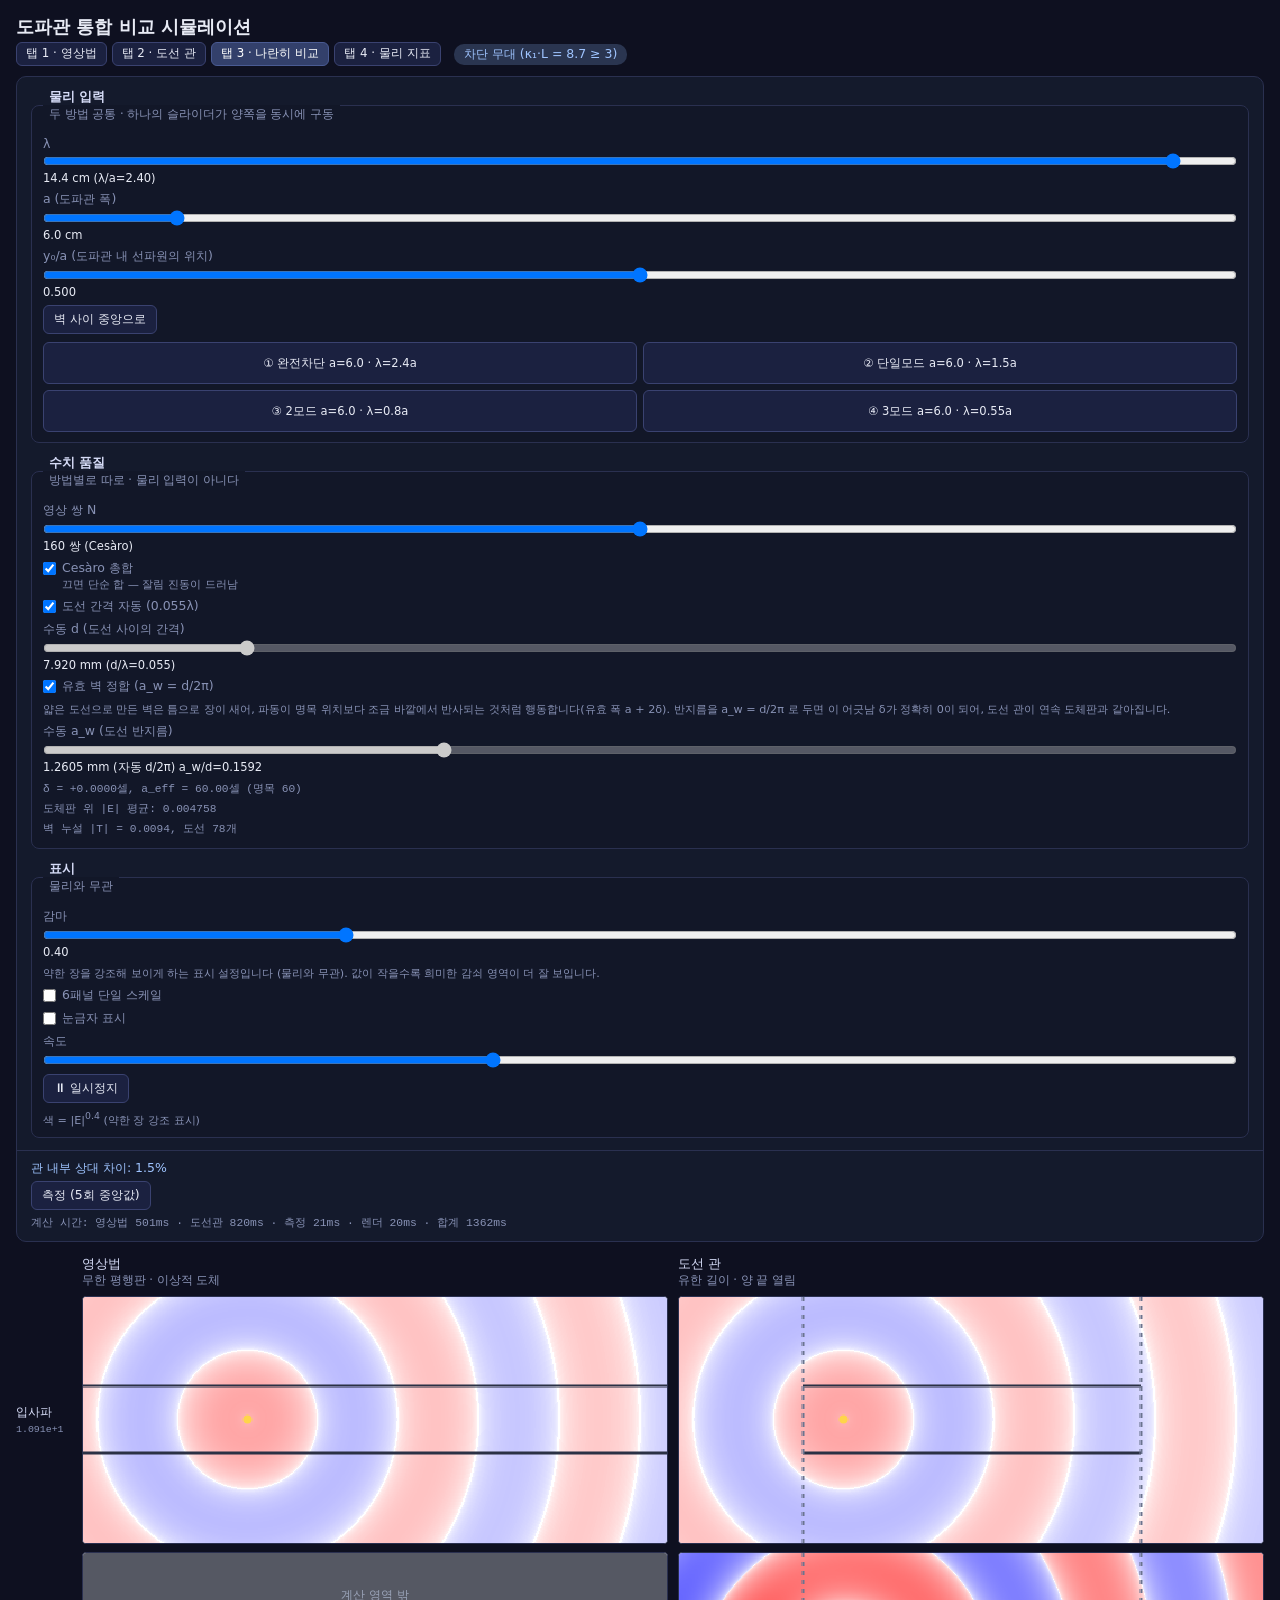
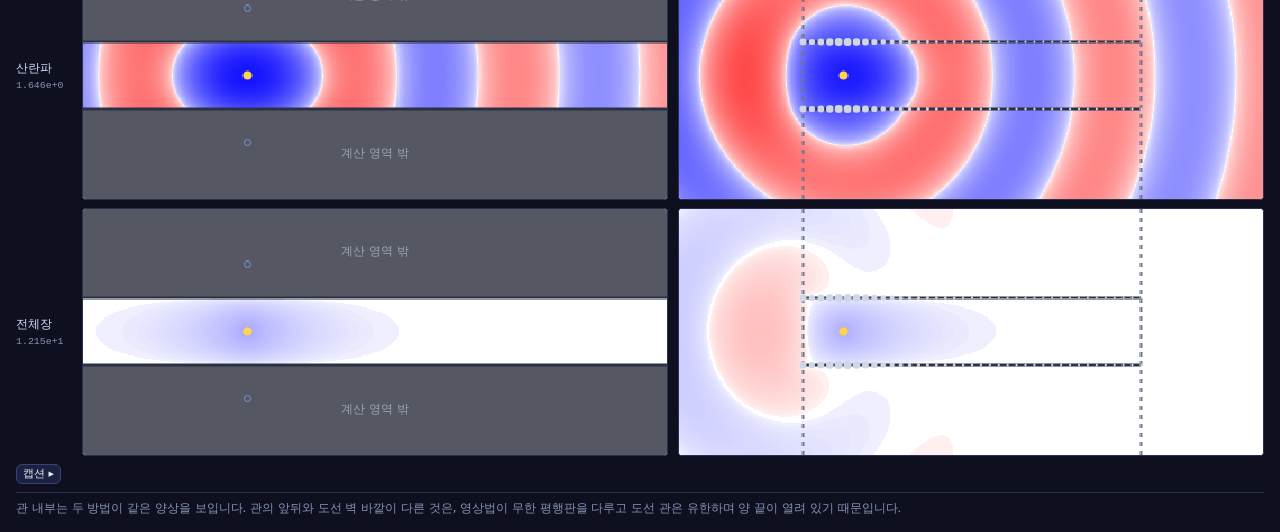
==== commit ad2f51ba: "탭 3 — 모드 분해 상시 표시. 토글 제거 접이식 토글을 없애고 모드 그래프가 항상 각 열 전체장 아래에 붙어 있게 한다. 화면에 다 안 들어오면 페이지를 내려서 본다.    영" ====
--- a/unified/index.html
+++ b/unified/index.html
@@ -114,9 +114,10 @@
     <div class="panel col-image"><canvas id="cv-tot-image"></canvas></div>
     <div class="panel col-wire"><canvas id="cv-tot-wire"></canvas></div>
 
-    <!-- 모드 분해 (묶음 B) — 접이식, 기본 접힘. (C) 수렴 스캔과 같은 패턴이다.
-         세로 예산에 넣지 않는다 (§10-1-2 순환 방지) — 높이가 고정 상수 MODE_H 이고,
-         펼치면 그리드 크기가 아니라 body 가 아래로 스크롤된다. 캡션과 같은 취급이다.
+    <!-- 모드 분해 (묶음 B) — 탭 3에서 상시 표시. 토글 없음.
+         세로 예산에 넣지 않는다 (§10-1-2 순환 방지) — 높이가 고정 상수 MODE_H 이고
+         byHeight() 는 이 행을 모른다. 세 필드 캔버스만으로 배율이 결정되고,
+         모드 그래프는 그 아래로 흘러 페이지 스크롤에 들어간다.
          필드 캔버스가 아니므로 정수 스냅·pixelated 를 적용하지 않는다 (fitModeCv). -->
     <div class="rlabel" id="mode-label">모드 분해<span class="sc">|cₙ(z)| 로그</span></div>
     <div class="mpanel col-image" id="mode-cell-image"><canvas id="cv-mode-image"></canvas></div>
@@ -125,13 +126,7 @@
     <!-- 캡션 행 — 열 단위. §8-3의 세 문구를 그대로 쓴다.
          기본 접힘: 정지 텍스트라 한 번 읽으면 되고, 세 캔버스 행이 함께 보이는 것이
          비교의 핵심이다. 펼치면 그만큼 캔버스가 작아진다(배치 제약 1 참조). -->
-    <!-- 두 토글을 한 칸에 둔다. 별도 머리글 행을 만들면 접힌 기본 상태에서 32px 를
-         더 먹는데, 탭 3의 세로 여유는 17px 뿐이고 body 는 overflow:hidden 이라
-         캡션 버튼이 잘린다. '접힘 = 현행과 동일'을 지키는 쪽을 택했다. -->
-    <div class="rlabel">
-      <button id="capBtn" class="capbtn" type="button">캡션 ▸</button>
-      <button id="modeBtn" class="capbtn" type="button">모드 분해 ▸</button>
-    </div>
+    <div class="rlabel"><button id="capBtn" class="capbtn" type="button">캡션 ▸</button></div>
     <div class="capcell col-image" id="cap-image">
       <p>영상 합은 벽 사이에서만 해를 재현합니다. 무한히 뻗은 도체판 바깥의 참값은 0이지만,
       유한 개의 영상 합은 그 0을 만들지 못합니다. 그래서 이 영역은 표시하지 않습니다.
--- a/unified/style.css
+++ b/unified/style.css
@@ -86,10 +86,14 @@
      컬럼 폭 = 행 높이 × (520/220)
    컨테이너가 캔버스 비율과 정확히 같아지므로 object-fit(레터박스)이 필요 없다.
    캔버스 백킹은 520×220 그대로, CSS 표시 크기만 바뀐다. */
+/* align-content:start 는 필수다 — .compare 는 .app-main 의 flex 항목이라 높이가
+   stretch 로 늘어나고, 기본 align-content 는 남는 세로를 auto 트랙(열머리·캡션 행)에
+   나눠 넣는다. 그것이 모드 그래프를 붙였을 때 위쪽에 생기던 큰 여백의 정체다.
+   트랙 높이는 layout() 이 픽셀로 지정하므로 늘어날 이유가 없다. */
 .compare { flex:0 0 auto; display:grid;
   grid-template-columns:56px 1fr 1fr;
   grid-template-rows:auto 1fr 1fr 1fr auto;
-  gap:8px 10px; }
+  gap:8px 10px; align-content:start; }
 .hcell { font-size:0.8rem; color:#d6dcf7; align-self:end; line-height:1.3; }
 .hcell em { color:var(--mut); font-style:normal; font-size:0.72rem; display:block; }
 .rlabel { font-size:0.78rem; color:#d6dcf7; align-self:center; line-height:1.35; }
@@ -115,14 +119,15 @@
 .mpanel { min-height:0; min-width:0; display:flex; position:relative; }
 .mpanel canvas { width:100%; height:100%; display:block;
   background:#0e1326; border:1px solid var(--line); border-radius:4px; }
-/* 접이식, 기본 접힘 — (C) 수렴 스캔과 같은 패턴. 접힌 상태는 도입 전과 완전히 같다.
-   펼치면 그리드(세 캔버스 행)는 그대로이고 body 가 아래로 스크롤된다 = 배율 1.000 유지. */
-.compare.modefold #mode-label, .compare.modefold .mpanel { display:none; }
+/* 탭 3에서 상시 표시. 토글 없음 — 화면에 다 안 들어오면 페이지를 내려서 본다.
+   세 필드 캔버스가 배율 1.000 으로 먼저 자리를 잡고, 이 행은 그 아래로 흘러간다. */
+.compare.nomode #mode-label, .compare.nomode .mpanel { display:none; }
 /* 행 라벨은 sticky — 그래프까지 스크롤해 내려가도 무엇을 보고 있는지 붙어 있다. */
 #mode-label { position:sticky; top:0; z-index:6; background:var(--bg); align-self:start;
   padding-top:2px; }
-body.modeopen { height:auto; min-height:100%; overflow-y:auto; }
-body.modeopen .sidebar-scroll { overflow:visible; }
+/* 모드 그래프가 뷰포트를 넘으므로 페이지가 스크롤되어야 한다 (캡션과 같은 규칙). */
+body.modeon { height:auto; min-height:100%; overflow-y:auto; }
+body.modeon .sidebar-scroll { overflow:visible; }
 .capcell { font-size:0.68rem; line-height:1.45; color:#7e879e; }
 .capcell p { margin:0 0 4px; }
 .capcell p:last-child { margin-bottom:0; }
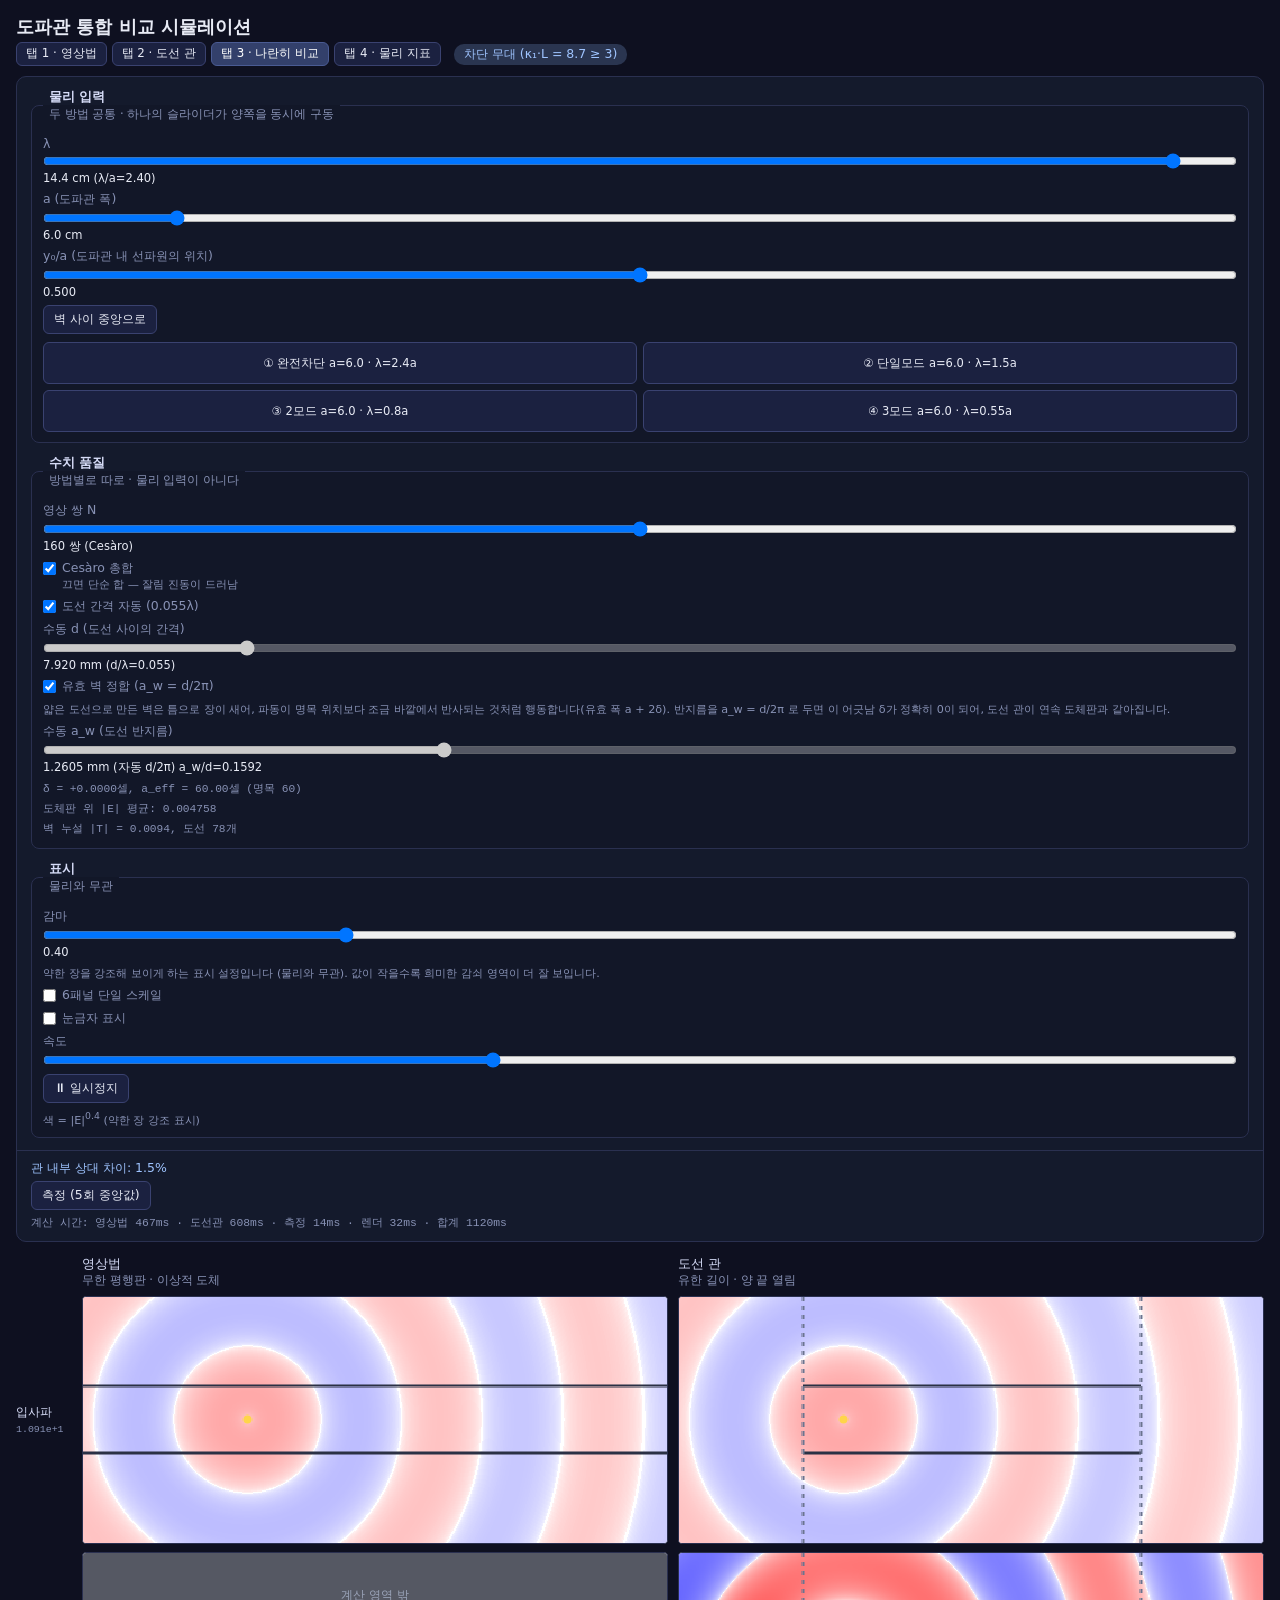
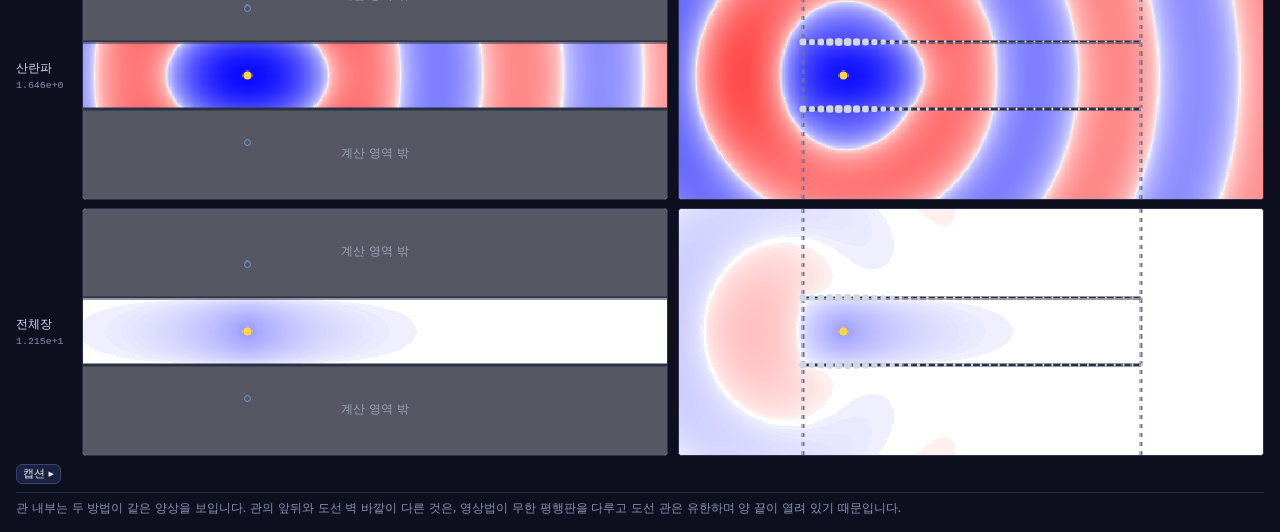
==== commit cc3d93fd: "탭 4 (A)(B) — 무엇 대비 몇 %인지, 곡선과 점이 무엇인지 화면에 밝힌다 계산은 그대로다. 표시만 바꾼다. measure.js 무수정.  (A) 지표 표   ① % 의 기" ====
--- a/unified/index.html
+++ b/unified/index.html
@@ -147,12 +147,16 @@
       <table id="metricTable">
         <thead><tr>
           <th>모드</th><th>결합</th><th>상태</th><th>Griffiths 이론</th>
-          <th title="정확해를 같은 측정 코드로 잰 값. 100.0%가 아니면 측정 창·코드의 문제입니다">대조군(모드합)</th>
+          <th title="정확해(무한 모드합)를 영상법·도선관과 똑같은 측정 코드로 잰 값. 100.0%가 아니면 방법이 아니라 측정 코드의 문제다.">대조군(모드합)</th>
           <th>영상법</th><th>도선 관</th>
         </tr></thead>
         <tbody id="metricBody"></tbody>
       </table>
       <div class="t4-note" id="winNote"></div>
+      <!-- % 의 기준을 화면에 밝힌다 — 무엇 대비 몇 %인지가 안 보여 오해가 생겼다. -->
+      <div class="t4-note" id="ratioNote">대조군·영상법·도선 관의 % = (측정한 κ 또는 k_z) ÷ (Griffiths 이론값) × 100.
+      100%면 이론과 완전 일치. 대조군은 정확해를 같은 측정 코드로 잰 값이라
+      100.0%가 정상이며, 이것이 측정 코드가 올바름을 보증한다.</div>
       <p class="capcell">전파 영역에서는 진행 파수 k_z를, 차단 영역에서는 감쇠율 κ를 재어 Griffiths
       닫힌 해와 비교합니다. 두 방법이 서로 비슷한 것이 아니라, 각각이 같은
       정확해로 수렴하는 것을 봅니다.</p>
@@ -160,11 +164,16 @@
 
     <div class="t4-chart" id="t4chart">
       <div class="t4-chartbox"><canvas id="cvDisp"></canvas><div id="ptTip" class="pttip"></div></div>
+      <!-- 범례 두 줄 — 색이 모드를, 모양이 종류를 나타낸다는 것을 나눠 보인다.
+           내용은 ui.js:buildChartLegend() 가 MODE_COL 에서 만든다 (색 정의는 한 곳). -->
+      <div class="t4-legend" id="chartLegend"></div>
       <div class="t4-chartfoot">
         <button id="clearPts" type="button">측정점 지우기</button>
         <span class="t4-note" id="ptInfo"></span>
       </div>
-      <p class="capcell">k_z와 κ는 같은 양의 두 얼굴입니다 — k_z² = k² − k_c²가 양수면 진행 파수,
+      <p class="capcell">곡선은 Griffiths 닫힌 해이고, 점은 영상법·도선관이 각 λ/a에서 실제로
+      측정한 값입니다. 점이 곡선 위에 놓이면 그 방법이 이론과 일치한다는 뜻입니다.
+      k_z와 κ는 같은 양의 두 얼굴입니다 — k_z² = k² − k_c²가 양수면 진행 파수,
       음수면 그 크기가 감쇠율입니다. 파장이 길어질수록 모드가 3 → 2 → 1 순서로
       축 아래로 내려가고, 모두 내려간 뒤가 완전 차단입니다.</p>
     </div>
--- a/unified/style.css
+++ b/unified/style.css
@@ -162,10 +162,22 @@
    넘치고 (C)가 그 위에 그려진다 — 0선 아래(κ 분기)가 통째로 가려진 원인이었다.
    (B)는 이 탭의 결론이고 축 위아래가 다 보여야 하므로 줄이지 않는다. */
 .t4-chart { flex:0 0 auto; display:flex; flex-direction:column; }
-.t4-chartbox { flex:1 1 auto; min-height:0; position:relative; }
+/* min-height — 범례 두 줄과 늘어난 캡션이 flex 로 캔버스를 대신 줄이는 것을 막는다.
+   (B)는 이 탭의 결론이고 축 위아래가 다 보여야 한다. 모자라면 .tab4 가 스크롤한다. */
+.t4-chartbox { flex:1 1 auto; min-height:180px; position:relative; }
 .t4-chartbox canvas { width:100%; height:100%; display:block; image-rendering:auto;
   background:#10152a; border:1px solid var(--line); border-radius:6px; }
 .t4-chartfoot { flex:0 0 auto; display:flex; align-items:center; gap:10px; margin-top:6px; }
+/* (B) 범례 — 두 줄. 위는 색(=모드), 아래는 모양(=이론/측정 종류).
+   캔버스 안에 그리면 곡선과 겹친다(padT 가 12px 뿐이다). 문서 좌표에 두어
+   차트 높이와 무관하게 읽히게 한다. */
+.t4-legend { flex:0 0 auto; margin-top:6px; font-size:0.7rem; color:var(--mut); }
+.lg-row { display:flex; align-items:center; flex-wrap:wrap; gap:4px 14px; margin-top:3px; }
+.lg-cap { color:#5d6685; min-width:64px; }
+.lg-it { display:inline-flex; align-items:center; gap:5px; white-space:nowrap; }
+.lg-line { width:16px; height:0; border-top:2px solid currentColor; }
+.lg-dot { width:7px; height:7px; border-radius:50%; background:currentColor; }
+.lg-sq { width:8px; height:8px; border:1.3px solid currentColor; }
 /* (C) 수렴 스캔 — 접이식, 기본 접힘 */
 .t4-scan { flex:0 0 auto; border-top:1px solid var(--line); }
 /* 머리글은 sticky — (C)를 스크롤해도 상단에 붙어 있어 언제나 접을 수 있다.
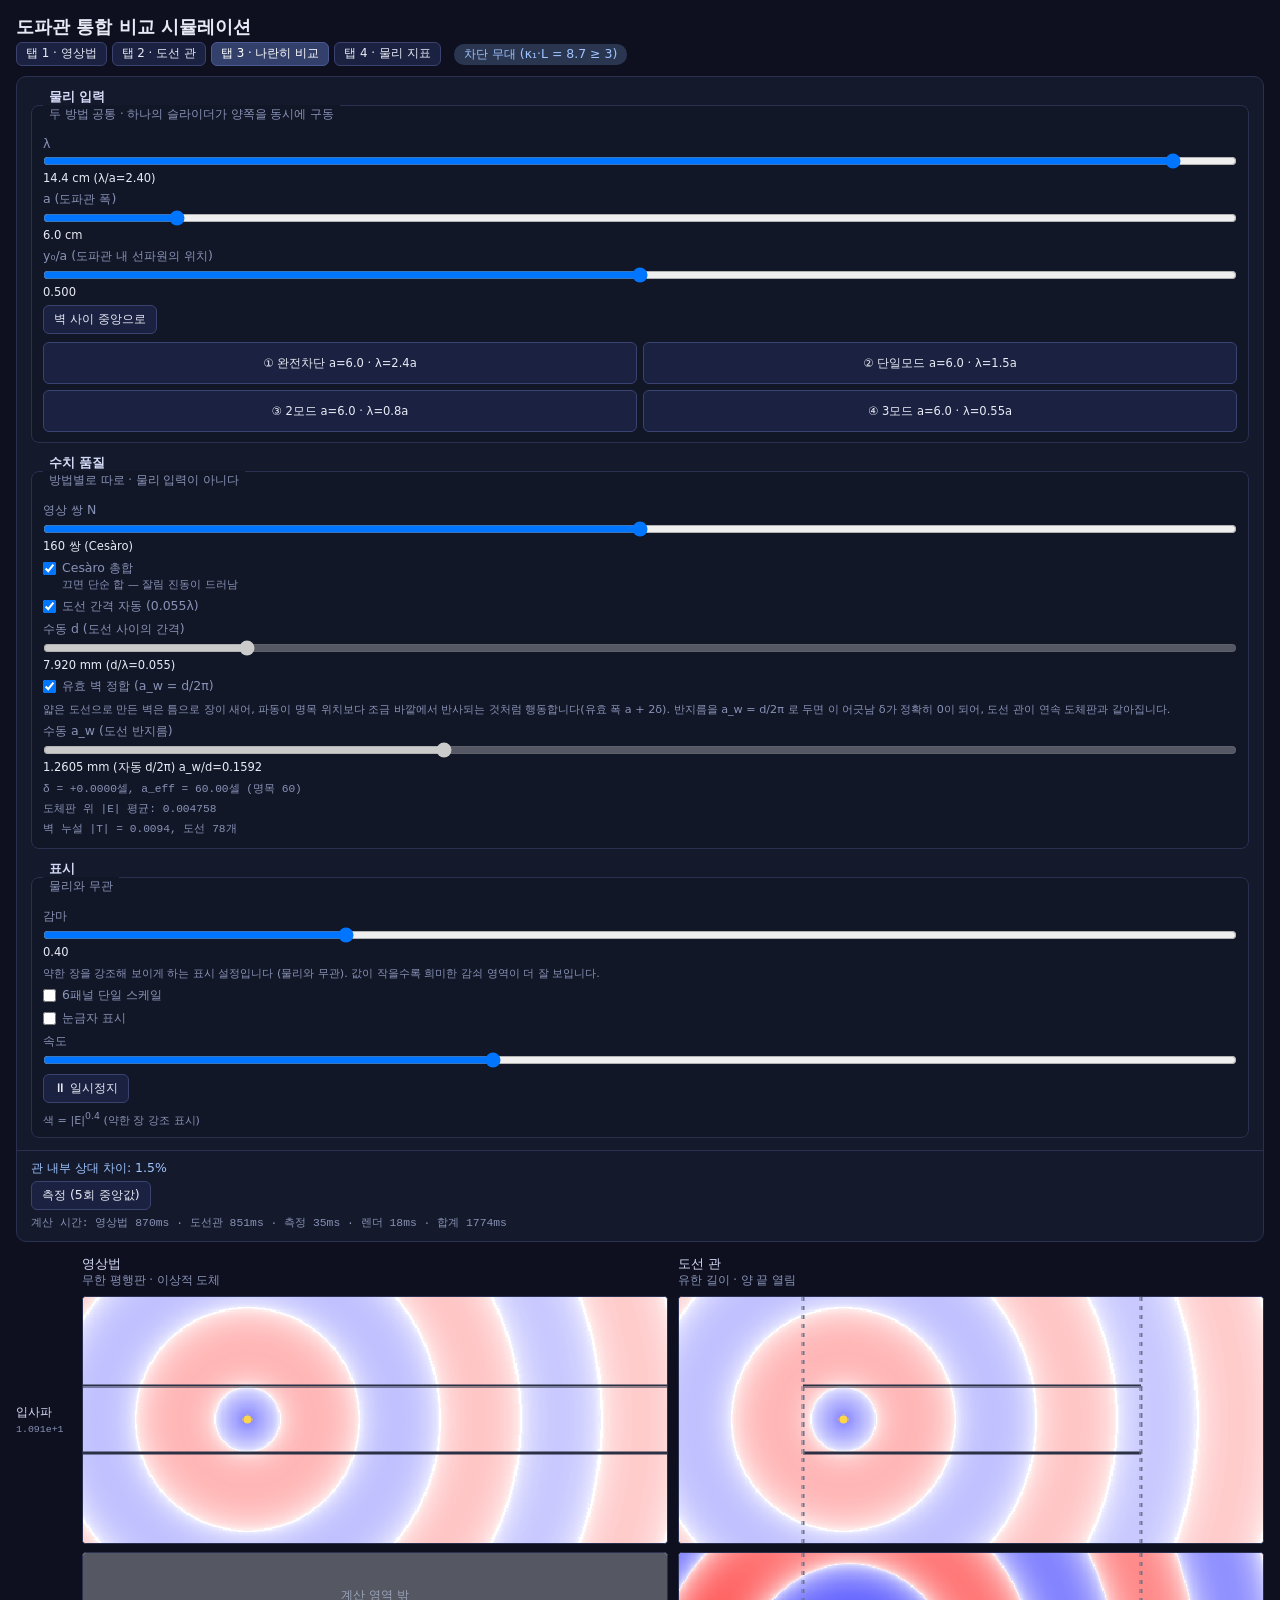
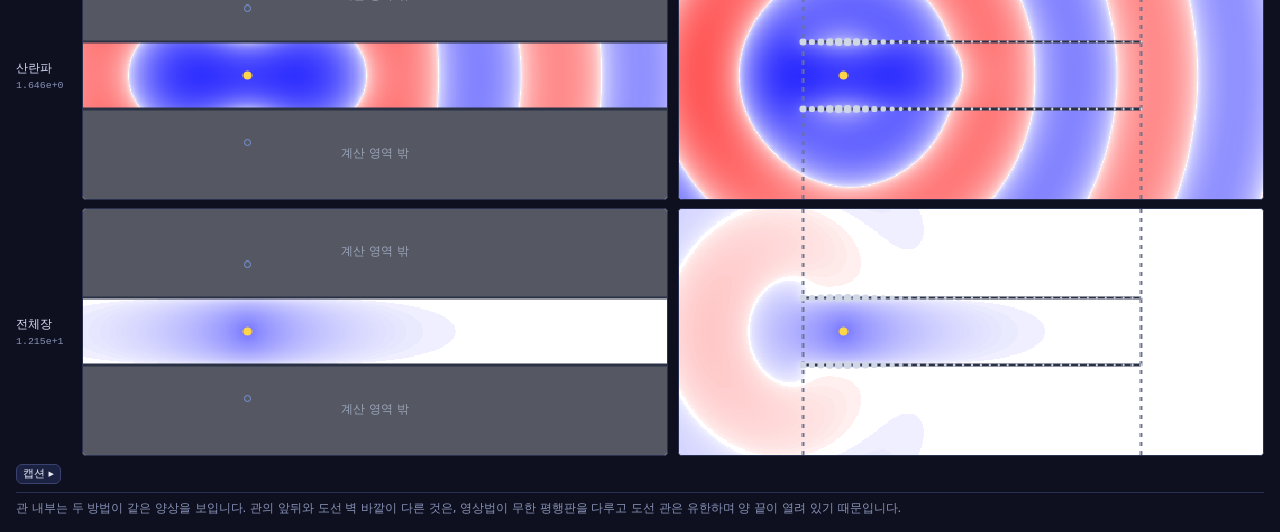
==== commit cfaa9d3d: "탭 1·2 — 2×2 재배치. 라벨을 위로 올려 가로를 되찾는다   좌상 입사파   우상 산란파   좌하 전체장   우하 모드 분해  세로 3분할이 43px 모자랐던 것을 가로를 " ====
--- a/unified/index.html
+++ b/unified/index.html
@@ -98,35 +98,37 @@
 
   <!-- ===== 우 비교 그리드 3×2 ===== -->
   <div class="compare" id="compare">
-    <div class="hcell"></div>
+    <!-- rl-*/row-* 클래스는 탭 1·2의 2×2 배치가 칸을 지목하는 데 쓴다 (style.css .g2x2).
+         탭 3에서는 아무 효과가 없다 — 문서 순서 그대로 3행 2열이다. -->
+    <div class="hcell" id="head-blank"></div>
     <div class="hcell col-image" id="head-image">영상법 <em>무한 평행판 · 이상적 도체</em></div>
     <div class="hcell col-wire" id="head-wire">도선 관 <em>유한 길이 · 양 끝 열림</em></div>
 
-    <div class="rlabel">입사파<span class="sc" id="scale-inc"></span></div>
-    <div class="panel col-image"><canvas id="cv-inc-image"></canvas></div>
-    <div class="panel col-wire"><canvas id="cv-inc-wire"></canvas></div>
-
-    <div class="rlabel">산란파<span class="sc" id="scale-scat"></span></div>
-    <div class="panel col-image"><canvas id="cv-scat-image"></canvas></div>
-    <div class="panel col-wire"><canvas id="cv-scat-wire"></canvas></div>
-
-    <div class="rlabel">전체장<span class="sc" id="scale-tot"></span></div>
-    <div class="panel col-image"><canvas id="cv-tot-image"></canvas></div>
-    <div class="panel col-wire"><canvas id="cv-tot-wire"></canvas></div>
+    <div class="rlabel rl-inc">입사파<span class="sc" id="scale-inc"></span></div>
+    <div class="panel row-inc col-image"><canvas id="cv-inc-image"></canvas></div>
+    <div class="panel row-inc col-wire"><canvas id="cv-inc-wire"></canvas></div>
+
+    <div class="rlabel rl-scat">산란파<span class="sc" id="scale-scat"></span></div>
+    <div class="panel row-scat col-image"><canvas id="cv-scat-image"></canvas></div>
+    <div class="panel row-scat col-wire"><canvas id="cv-scat-wire"></canvas></div>
+
+    <div class="rlabel rl-tot">전체장<span class="sc" id="scale-tot"></span></div>
+    <div class="panel row-tot col-image"><canvas id="cv-tot-image"></canvas></div>
+    <div class="panel row-tot col-wire"><canvas id="cv-tot-wire"></canvas></div>
 
     <!-- 모드 분해 (묶음 B) — 탭 3에서 상시 표시. 토글 없음.
          세로 예산에 넣지 않는다 (§10-1-2 순환 방지) — 높이가 고정 상수 MODE_H 이고
          byHeight() 는 이 행을 모른다. 세 필드 캔버스만으로 배율이 결정되고,
          모드 그래프는 그 아래로 흘러 페이지 스크롤에 들어간다.
          필드 캔버스가 아니므로 정수 스냅·pixelated 를 적용하지 않는다 (fitModeCv). -->
-    <div class="rlabel" id="mode-label">모드 분해<span class="sc">|cₙ(z)| 로그</span></div>
-    <div class="mpanel col-image" id="mode-cell-image"><canvas id="cv-mode-image"></canvas></div>
-    <div class="mpanel col-wire" id="mode-cell-wire"><canvas id="cv-mode-wire"></canvas></div>
+    <div class="rlabel rl-mode" id="mode-label">모드 분해<span class="sc">|cₙ(z)| 로그</span></div>
+    <div class="mpanel row-mode col-image" id="mode-cell-image"><canvas id="cv-mode-image"></canvas></div>
+    <div class="mpanel row-mode col-wire" id="mode-cell-wire"><canvas id="cv-mode-wire"></canvas></div>
 
     <!-- 캡션 행 — 열 단위. §8-3의 세 문구를 그대로 쓴다.
          기본 접힘: 정지 텍스트라 한 번 읽으면 되고, 세 캔버스 행이 함께 보이는 것이
          비교의 핵심이다. 펼치면 그만큼 캔버스가 작아진다(배치 제약 1 참조). -->
-    <div class="rlabel"><button id="capBtn" class="capbtn" type="button">캡션 ▸</button></div>
+    <div class="rlabel rl-cap"><button id="capBtn" class="capbtn" type="button">캡션 ▸</button></div>
     <div class="capcell col-image" id="cap-image">
       <p>영상 합은 벽 사이에서만 해를 재현합니다. 무한히 뻗은 도체판 바깥의 참값은 0이지만,
       유한 개의 영상 합은 그 0을 만들지 못합니다. 그래서 이 영역은 표시하지 않습니다.
--- a/unified/style.css
+++ b/unified/style.css
@@ -21,6 +21,34 @@
 /* 단일 열 탭 — 숨긴 열은 그리드에서 빠지고 컬럼 폭이 그만큼 커진다 (스냅 규칙 동일) */
 .compare.only-image .col-wire,
 .compare.only-wire  .col-image { display:none; }
+
+/* ---- 탭 1·2 — 2×2 ----
+   세로 3분할이 43px 모자랐던 것을 가로를 써서 푼다.
+     좌상 입사파 · 우상 산란파 / 좌하 전체장 · 우하 모드 분해
+
+   라벨을 캔버스 왼쪽이 아니라 '위'로 올리는 것이 요점이다. 옆에 두면 56px 짜리
+   라벨 열이 하나 더 필요해 가로가 더 빡빡해진다. 위로 올리면 오히려 탭 3보다
+   66px 적게 든다 (탭 3: 56+520+10+520+10 = 1116 / 2×2: 520+10+520 = 1050).
+   가로가 바인딩이므로 이 차이가 배율 1.000 을 지키는 여유가 된다.
+
+   트랙 6줄: 열머리 · 라벨 · 캔버스 · 라벨 · 캔버스 · 캡션 (gap 5개).
+   폭·행 높이는 layout() 이 픽셀로 지정한다. 여기서는 '어느 칸에 놓이는가'만 정한다.
+   col-image / col-wire 중 한쪽만 표시되므로 두 쪽에 같은 자리를 줘도 겹치지 않는다. */
+.compare.g2x2 #head-blank { display:none; }
+.compare.g2x2 .hcell  { grid-column:1 / span 2; grid-row:1; }
+.compare.g2x2 .rlabel { align-self:end; }          /* 캔버스 바로 위에 붙인다 */
+.compare.g2x2 .rl-inc   { grid-row:2; grid-column:1; }
+.compare.g2x2 .row-inc  { grid-row:3; grid-column:1; }
+.compare.g2x2 .rl-scat  { grid-row:2; grid-column:2; }
+.compare.g2x2 .row-scat { grid-row:3; grid-column:2; }
+.compare.g2x2 .rl-tot   { grid-row:4; grid-column:1; }
+.compare.g2x2 .row-tot  { grid-row:5; grid-column:1; }
+.compare.g2x2 .rl-mode  { grid-row:4; grid-column:2; }
+.compare.g2x2 .row-mode { grid-row:5; grid-column:2; }
+.compare.g2x2 .rl-cap   { grid-row:6; grid-column:1; }
+.compare.g2x2 .capcell  { grid-row:6; grid-column:2; }
+/* 2×2 에서는 행 라벨이 위로 가므로 sticky 가 필요 없다 (스크롤이 없다). */
+.compare.g2x2 #mode-label { position:static; }
 
 .badge { display:inline-block; padding:2px 10px; border-radius:10px; font-size:0.78rem; }
 .badge.cutoff { background:#2a3550; color:#9fc4ff; }
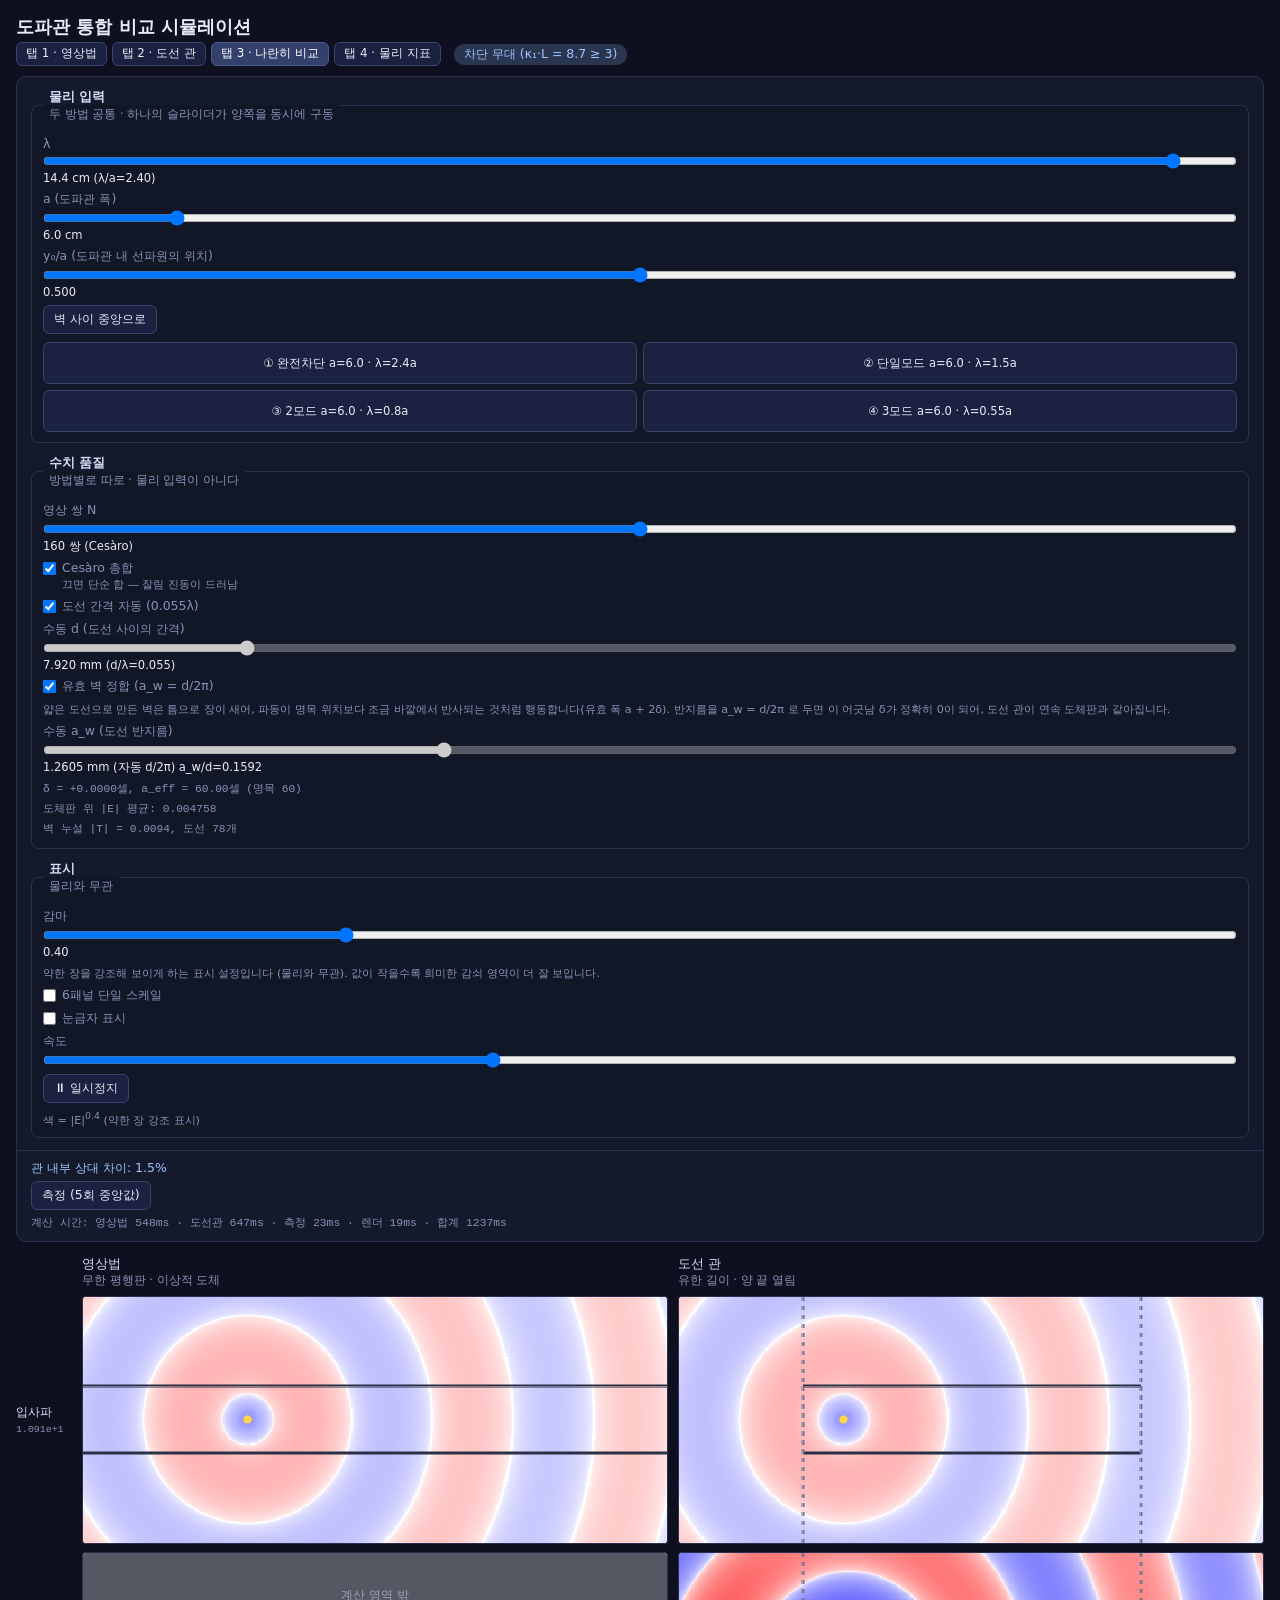
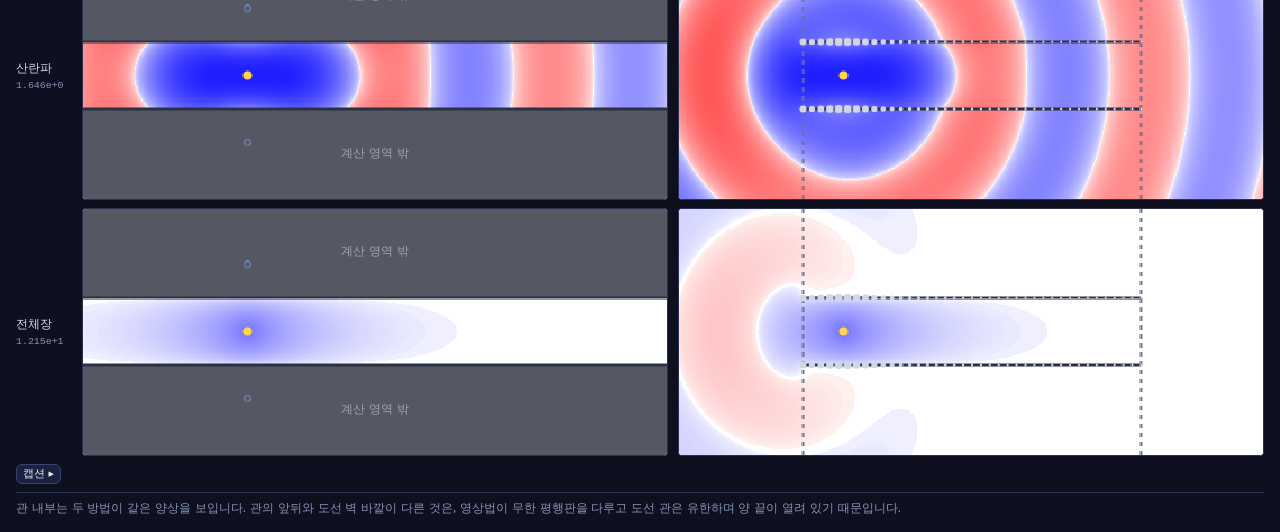
==== commit 2e807b3d: "페이지 제목을 "차단 - 도파관(도체 관)"으로 변경 브라우저 탭에 표시되는 unified/index.html과, 루트 리다이렉트 페이지 index.html의 <title>을 함께" ====
--- a/unified/index.html
+++ b/unified/index.html
@@ -2,7 +2,7 @@
 <html lang="ko">
 <head>
 <meta charset="utf-8">
-<title>도파관 통합 비교 — 영상법 · 도선 관</title>
+<title>차단 - 도파관(도체 관)</title>
 <link rel="stylesheet" href="style.css">
 </head>
 <body>
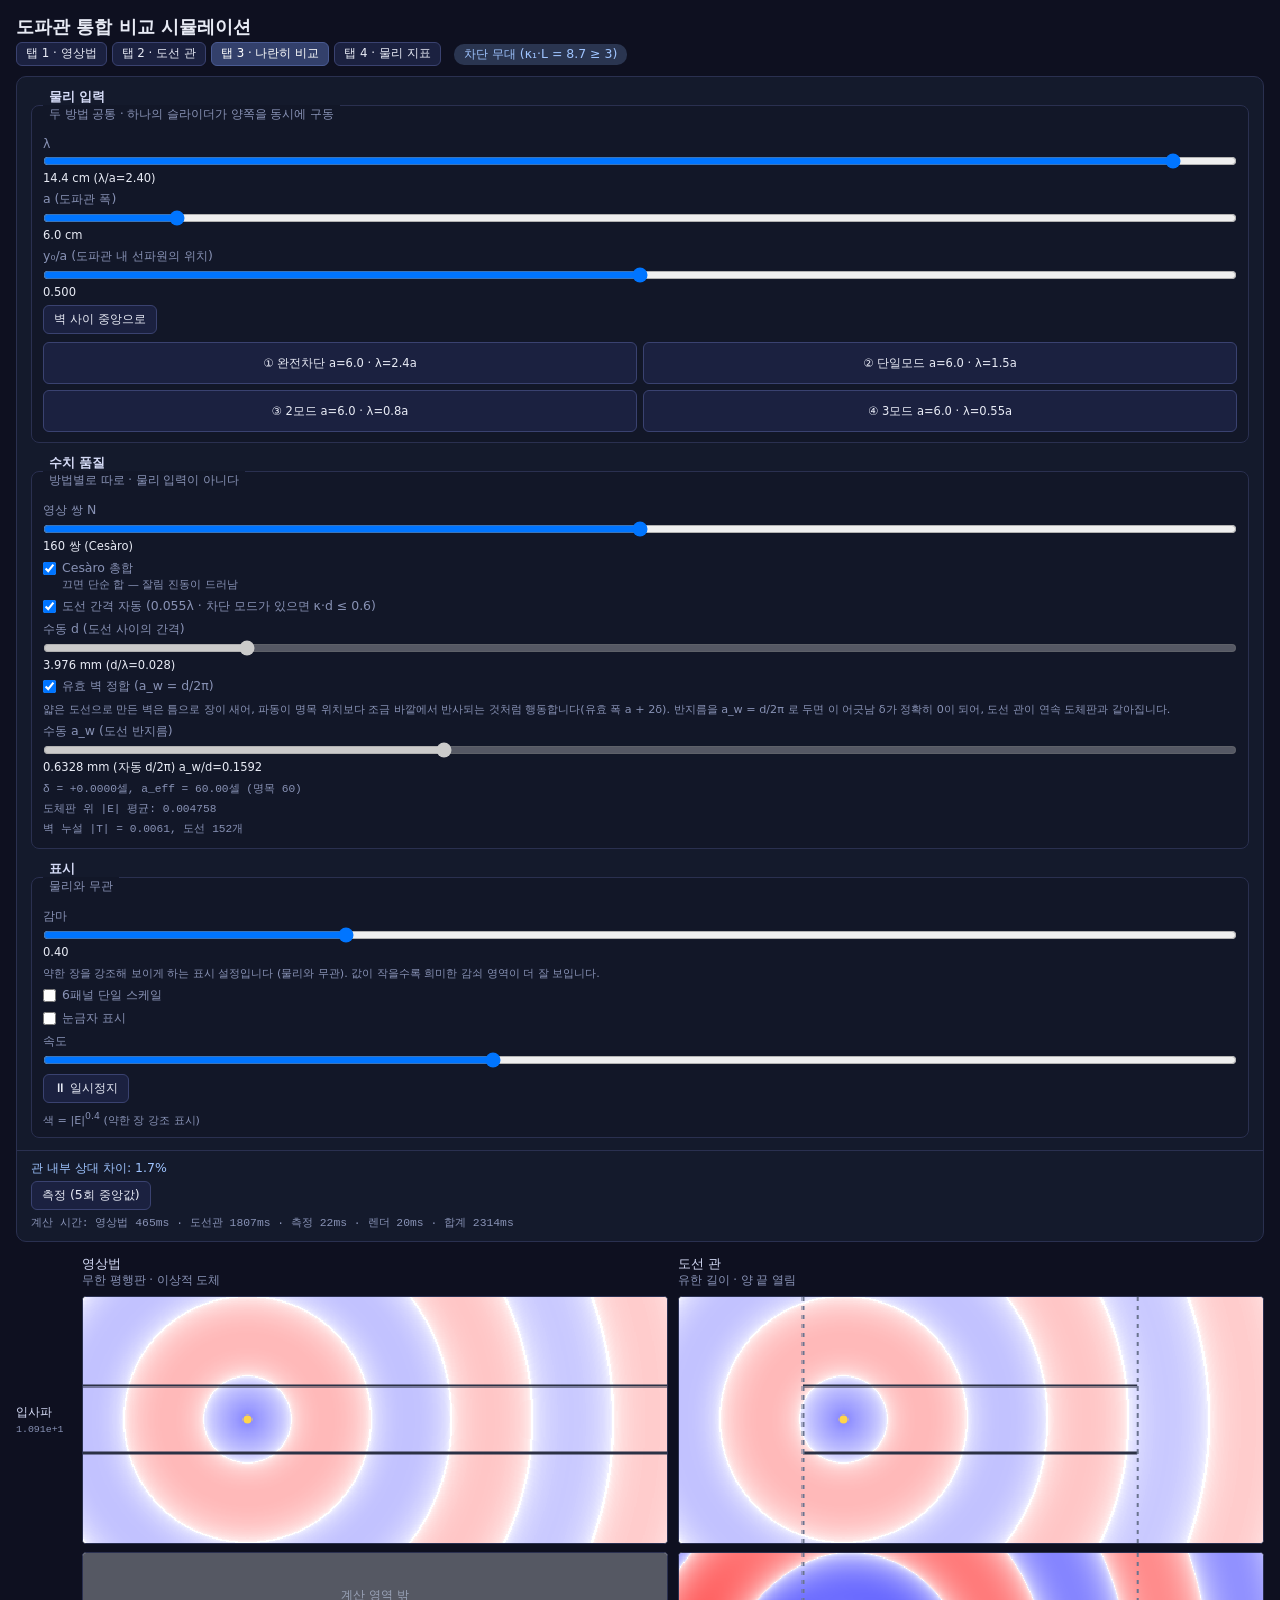
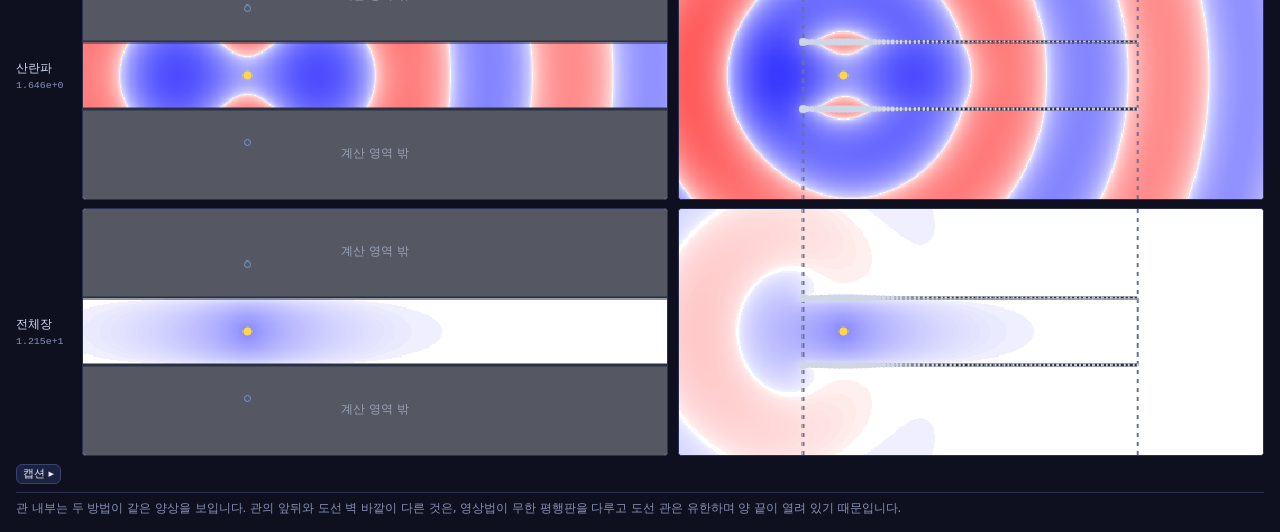
==== commit f7b2cdc6: "κ·d 가드와 도선 간격 자동 규칙 도입 (C = 0.60) 논문 표3의 도선 관 열에서 값을 못 낸 칸(a=5.0cm λ=12.5cm 모드3)과 5% 이상 벗어난 칸(a=5.0c" ====
--- a/unified/index.html
+++ b/unified/index.html
@@ -51,7 +51,7 @@
 
         <div class="grp" id="grp-wire">
           <label class="chk"><input id="dAuto" type="checkbox" checked>
-            <span>도선 간격 자동 (0.055λ)</span></label>
+            <span id="dAutoCap">도선 간격 자동</span></label>
           <label>수동 d (도선 사이의 간격) <input id="dMan" type="range" min="2" max="20" step="1" value="5" disabled><b id="dVal"></b></label>
           <label class="chk"><input id="awAuto" type="checkbox" checked>
             <span>유효 벽 정합 (a_w = d/2π)</span></label>
